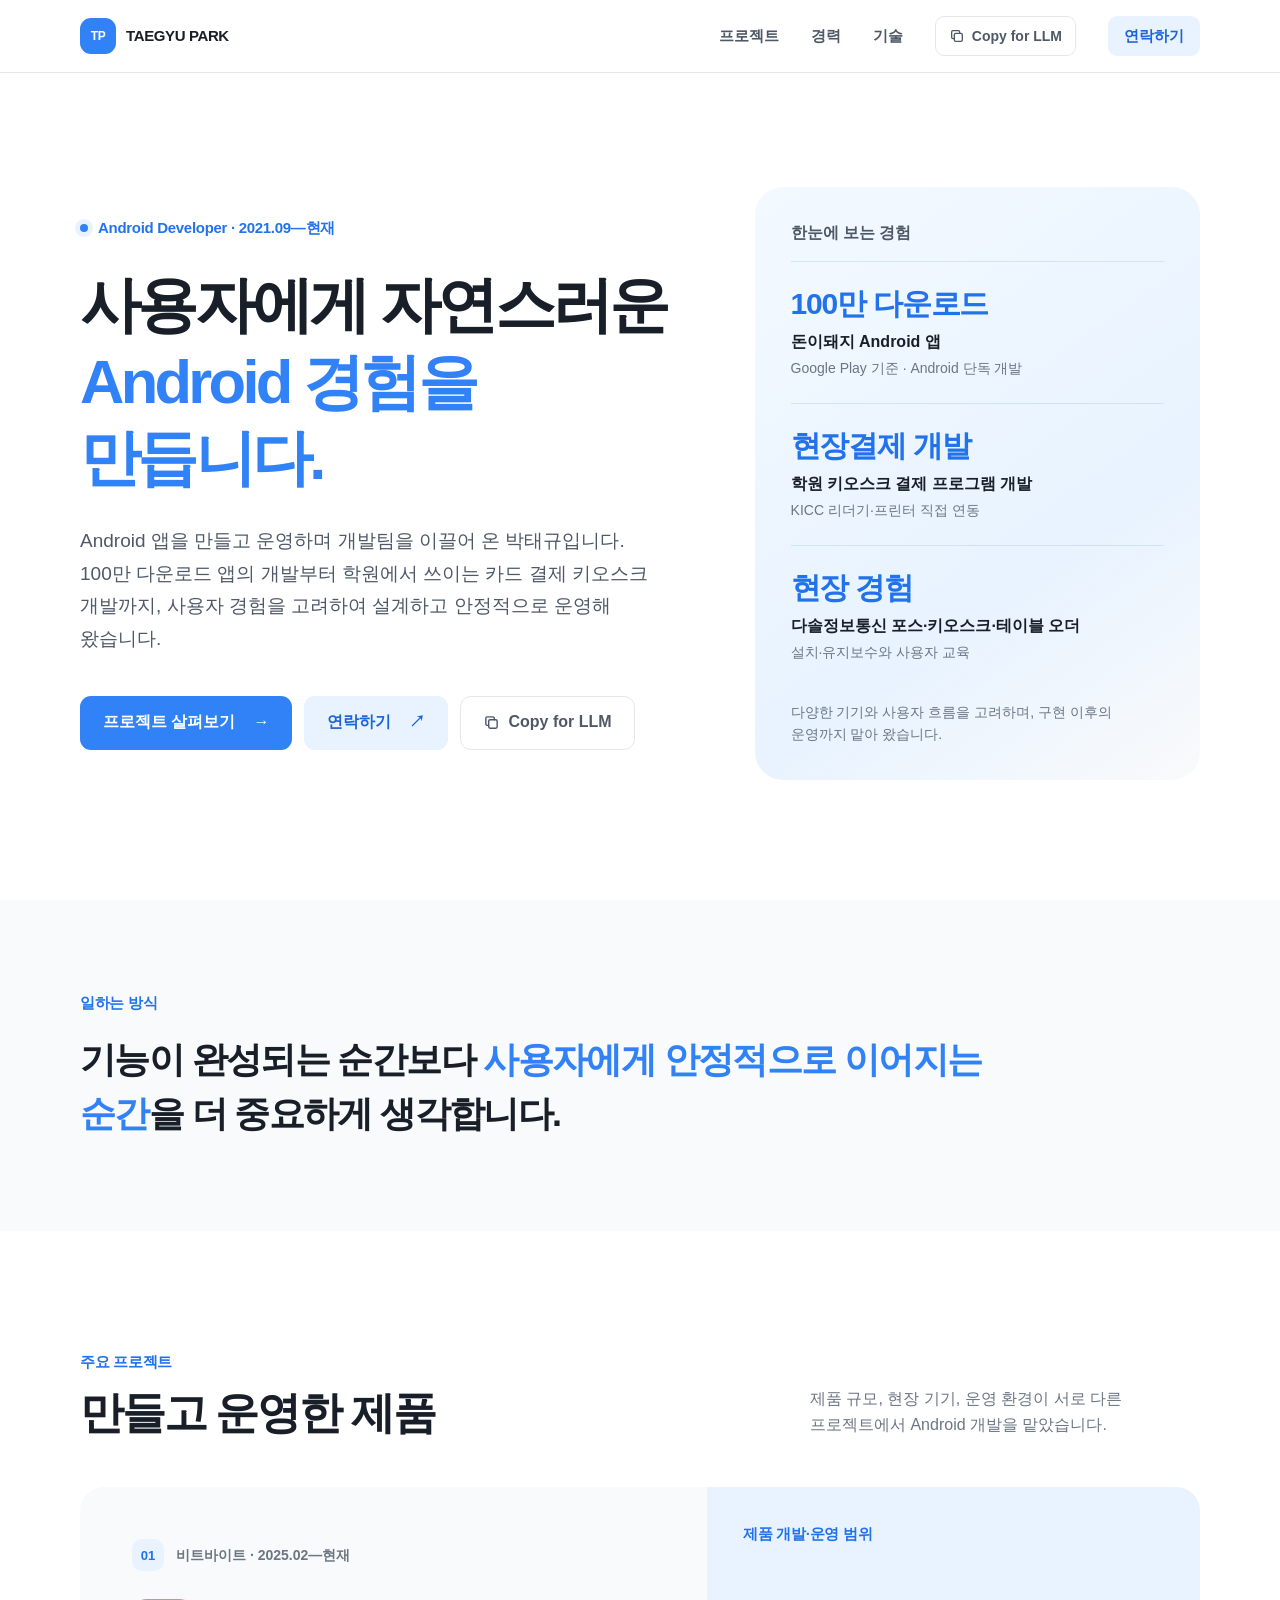
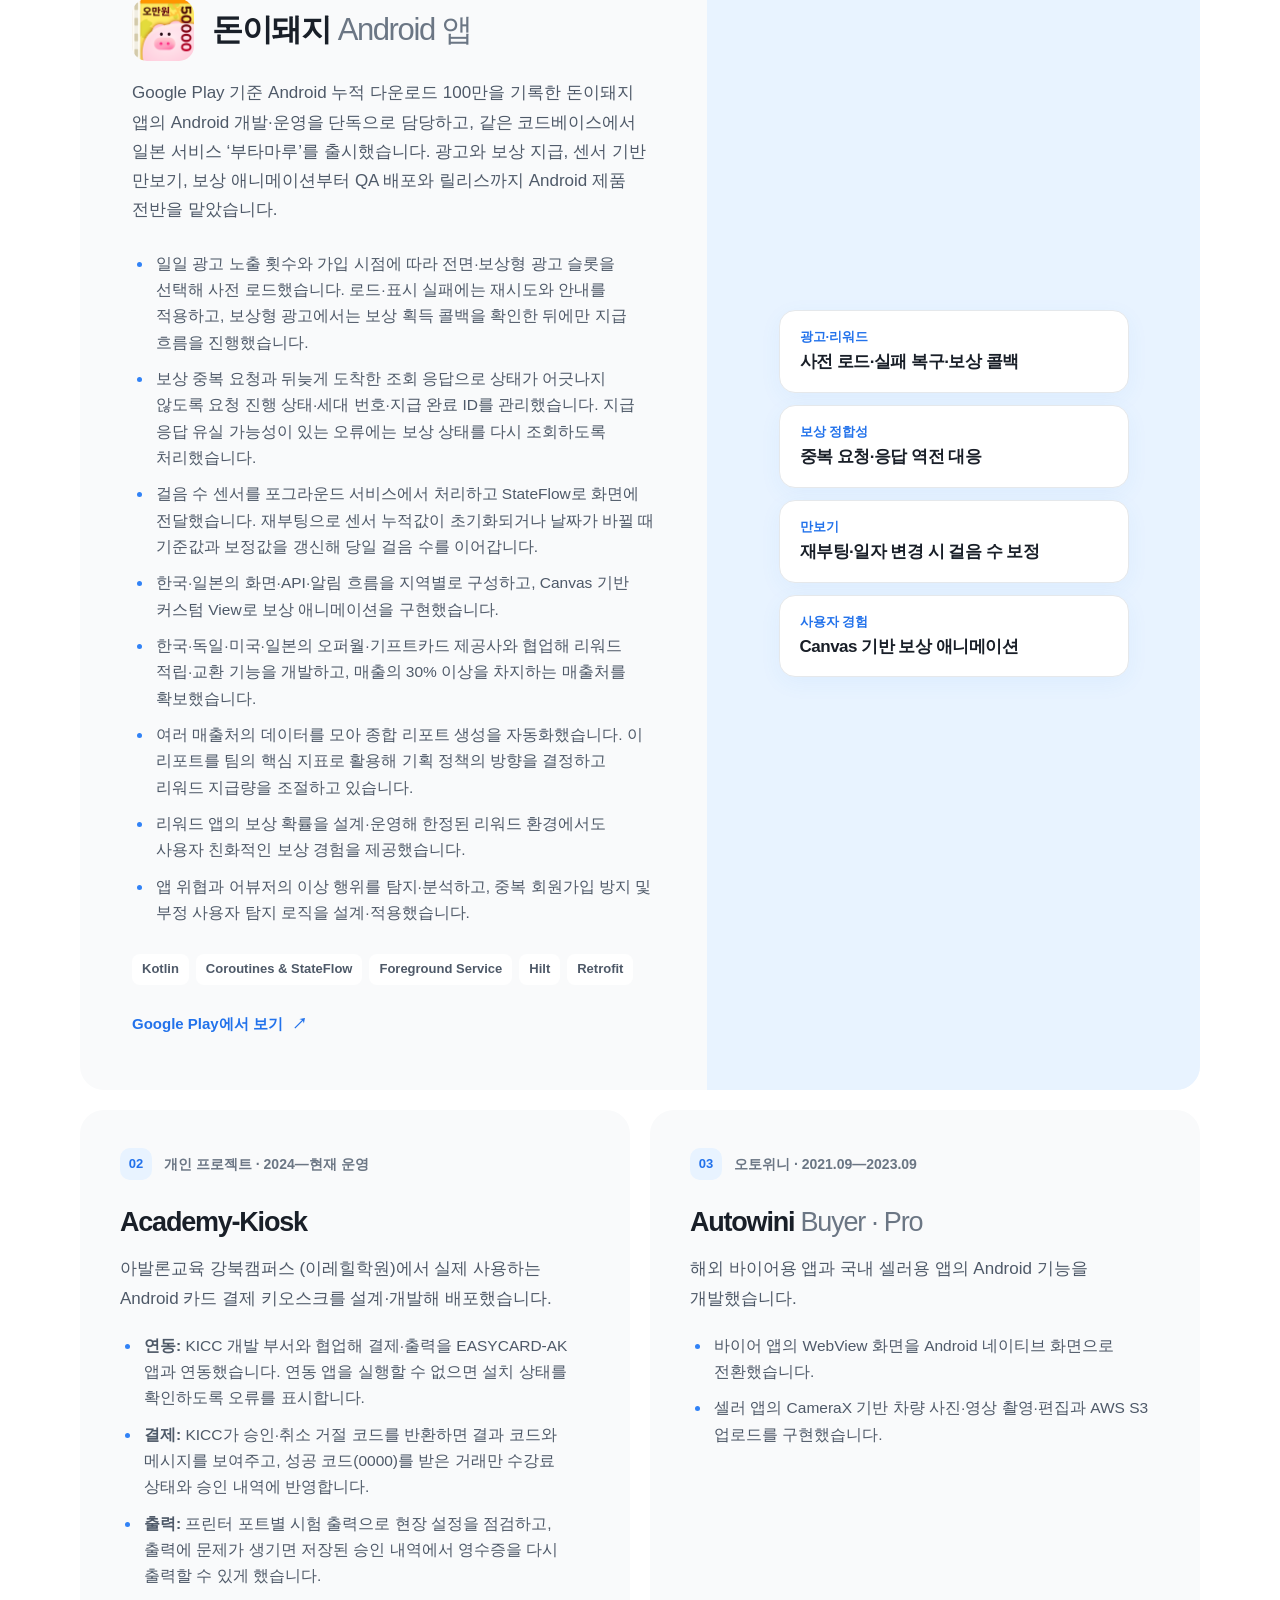
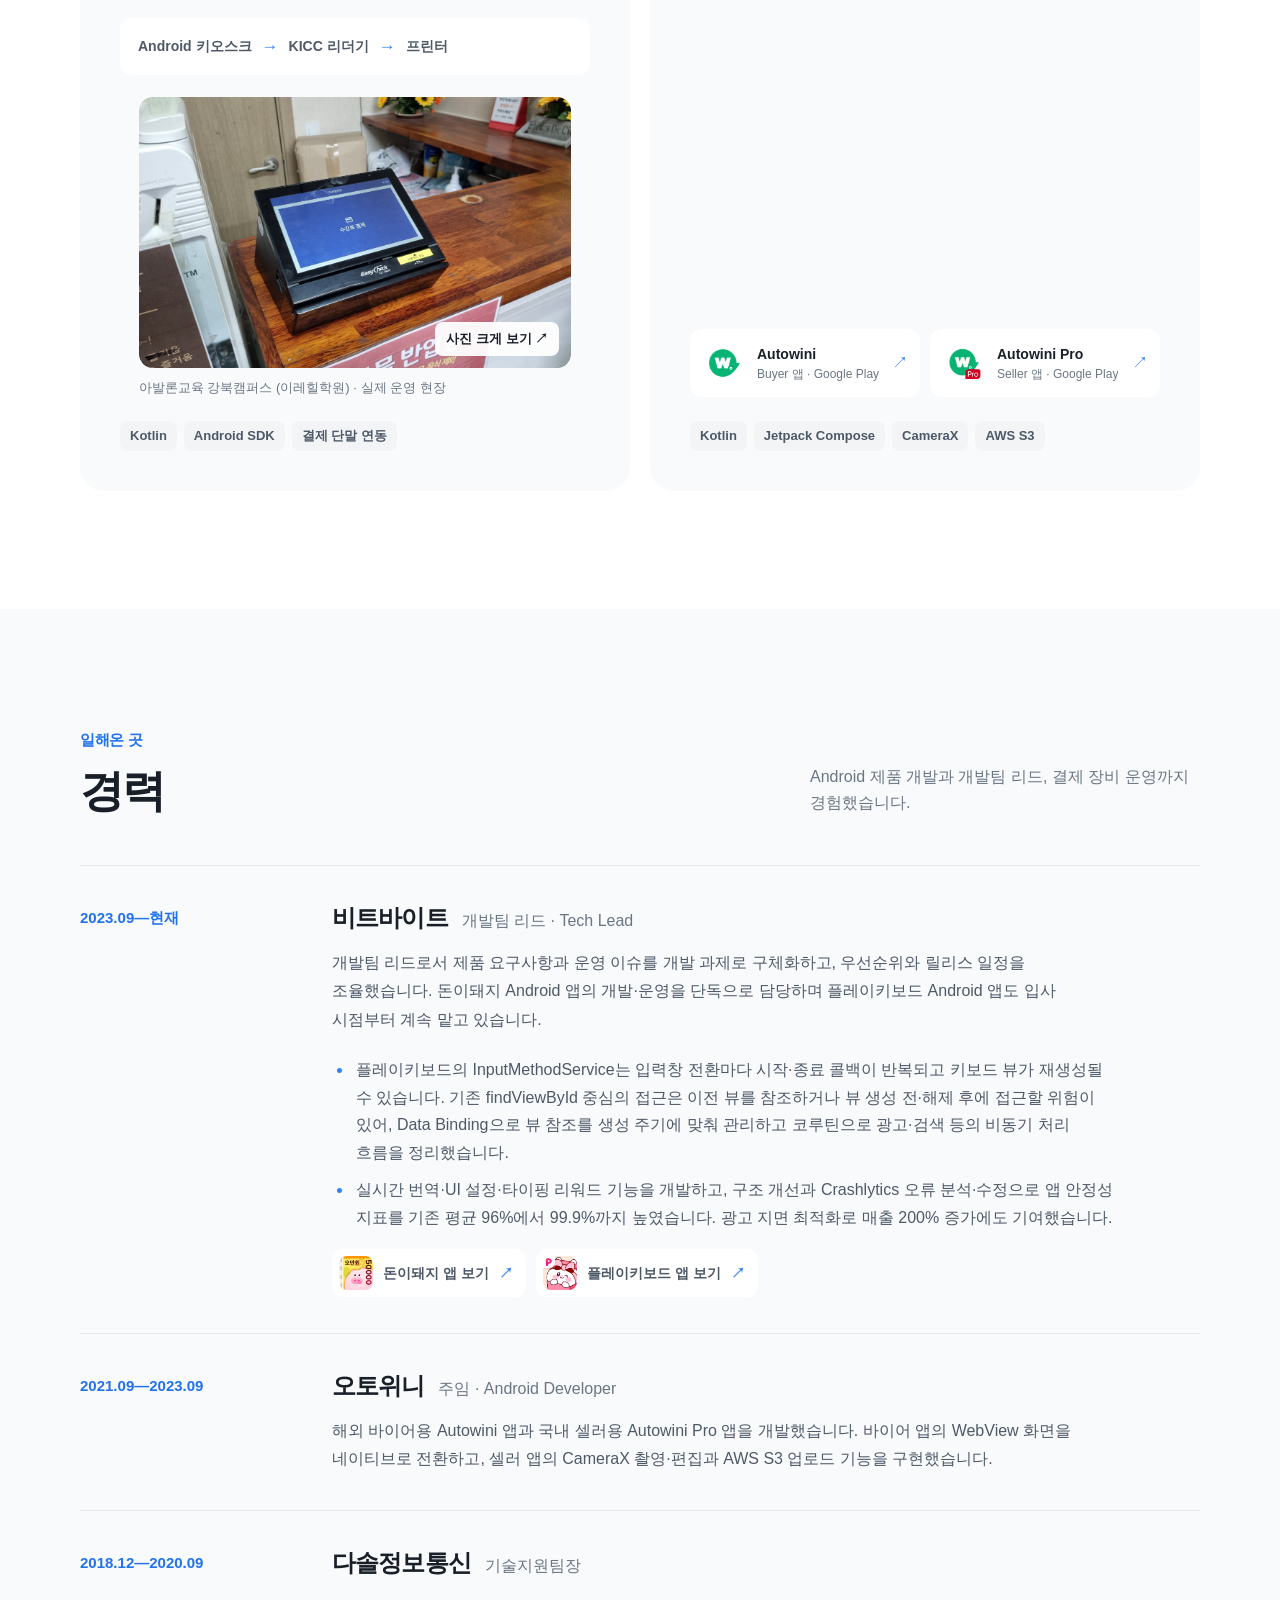
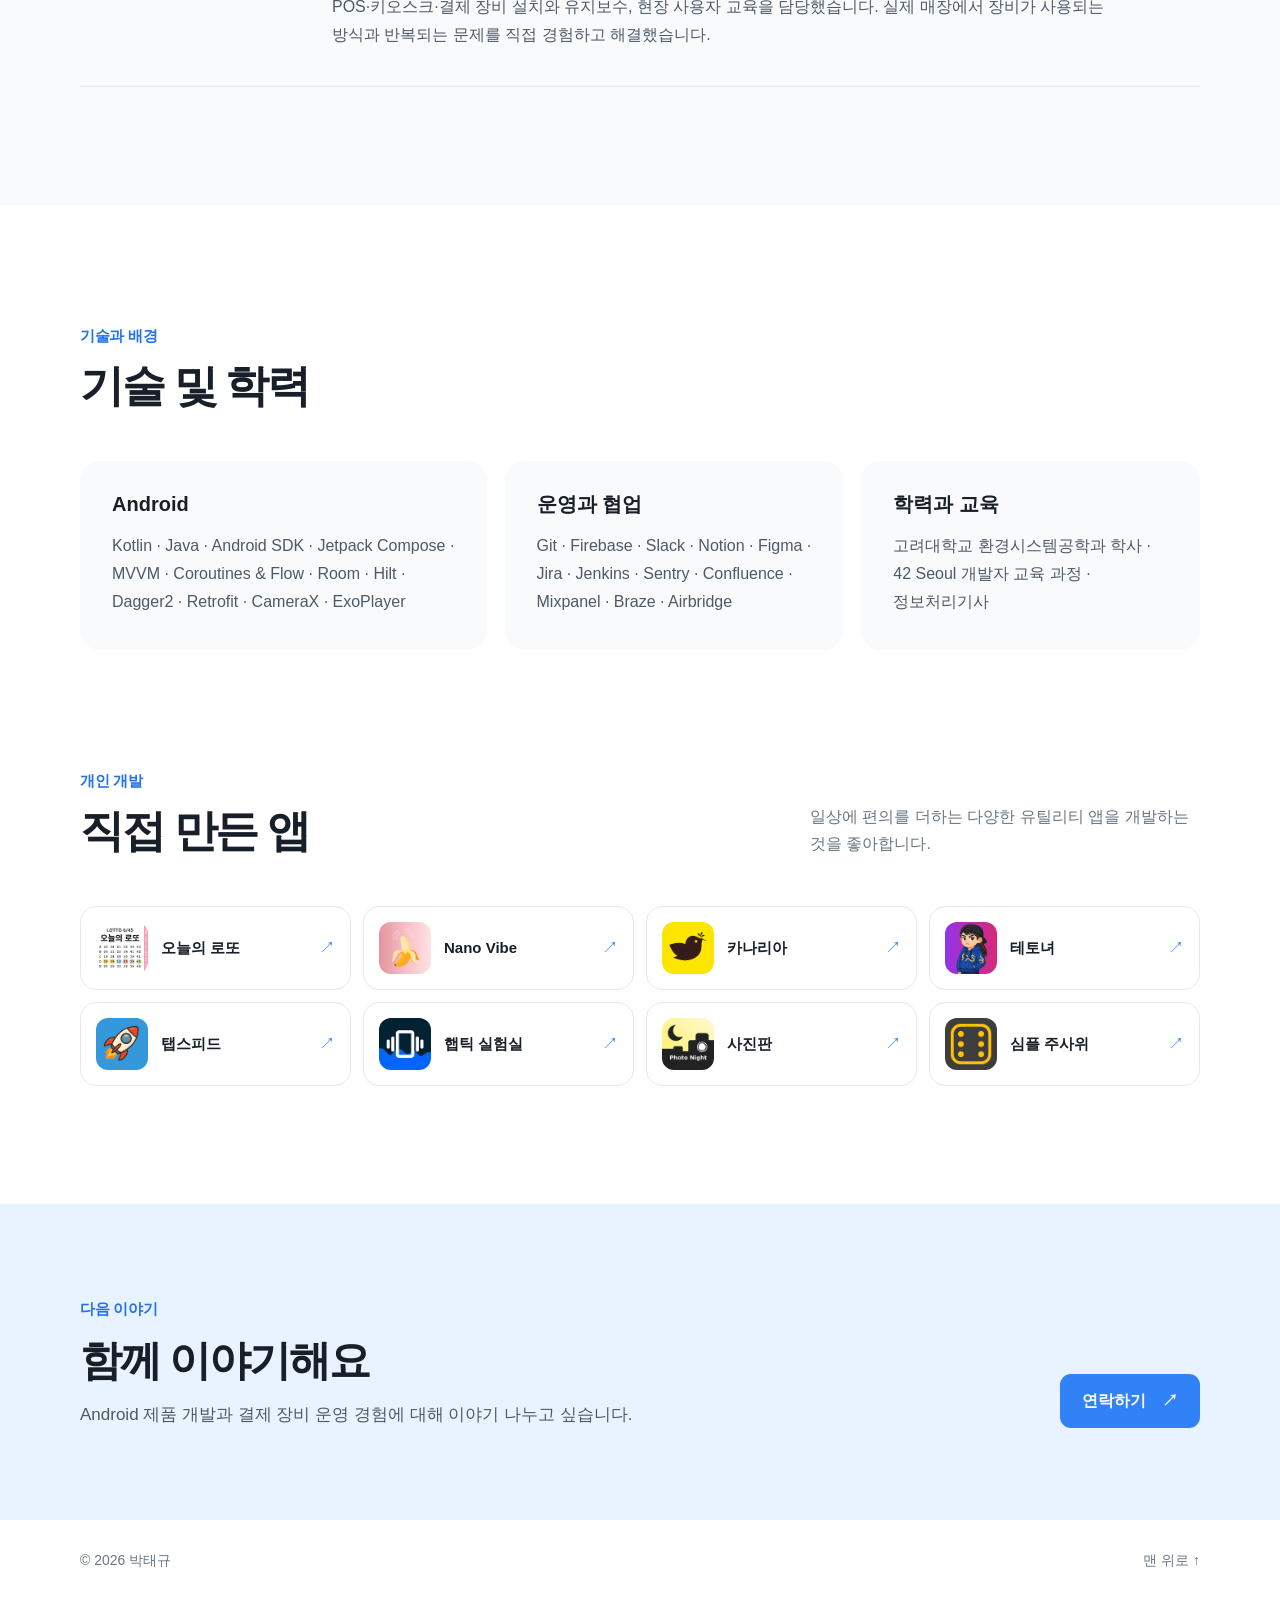
==== resume/index.html @ 18f20208 "Publish Android resume under /resume" ====
<!doctype html>
<html lang="ko">
  <head>
    <meta charset="utf-8" />
    <meta name="viewport" content="width=device-width, initial-scale=1" />
    <meta name="theme-color" content="#ffffff" />
    <meta name="description" content="박태규 Android Developer 이력서. 100만 다운로드 Android 앱 운영, 오토위니 바이어·셀러 앱 개발, 실제 학원 결제 키오스크 경험." />
    <meta property="og:type" content="website" />
    <meta property="og:title" content="박태규 | Android Developer" />
    <meta property="og:description" content="상용 Android 앱 운영부터 실물 결제 단말 연동까지. 박태규의 경력과 프로젝트." />
    <meta property="og:url" content="https://tapark.github.io/resume/" />
    <title>박태규 | Android Developer</title>
    <link rel="icon" href="./favicon.svg" type="image/svg+xml" />
    <link rel="stylesheet" href="./styles.css" />
    <script src="./resume-copy.js" defer></script>
    <script src="./photo-viewer.js" defer></script>
    <script src="./contact-dialog.js" defer></script>
  </head>
  <body>
    <a class="skip-link" href="#main">본문으로 이동</a>
    <header class="site-header">
      <nav class="nav shell" aria-label="주 메뉴">
        <a class="brand" href="#top" aria-label="박태규 이력서 맨 위로 이동"><span class="brand-mark">TP</span><span>TAEGYU PARK</span></a>
        <div class="nav-links">
          <a href="#work">프로젝트</a>
          <a href="#career">경력</a>
          <a href="#skills">기술</a>
          <button class="nav-copy" id="copy-for-llm" data-copy-resume type="button" aria-label="이력서를 LLM용 Markdown으로 복사" title="이력서 전체를 Markdown으로 복사">
            <svg width="16" height="16" viewBox="0 0 24 24" fill="none" stroke="currentColor" stroke-width="2" stroke-linecap="round" stroke-linejoin="round" aria-hidden="true"><rect x="8" y="8" width="12" height="12" rx="2"/><path d="M16 8V6a2 2 0 0 0-2-2H6a2 2 0 0 0-2 2v8a2 2 0 0 0 2 2h2"/></svg>
            <span class="copy-label-desktop">Copy for LLM</span><span class="copy-label-mobile">LLM 복사</span>
          </button>
          <button class="nav-contact" data-contact-open type="button" aria-haspopup="dialog" aria-controls="contact-dialog">연락하기</button>
        </div>
        <span class="sr-only" id="copy-feedback" role="status" aria-live="polite"></span>
      </nav>
    </header>

    <main id="main">
      <section class="hero shell" id="top" aria-labelledby="hero-title">
        <div class="hero-copy">
          <div class="eyebrow"><span class="eyebrow-dot" aria-hidden="true"></span> Android Developer · 2021.09—현재</div>
          <h1 id="hero-title">사용자에게 자연스러운<br /><em>Android 경험을 만듭니다.</em></h1>
          <p class="hero-lead">Android 앱을 만들고 운영하며 개발팀을 이끌어 온 박태규입니다. 100만 다운로드 앱의 개발부터 학원에서 쓰이는 카드 결제 키오스크 개발까지, 사용자 경험을 고려하여 설계하고 안정적으로 운영해 왔습니다.</p>
          <div class="hero-actions">
            <a class="button button-dark" href="#work">프로젝트 살펴보기 <span aria-hidden="true">→</span></a>
            <div class="hero-secondary-actions">
              <button class="button button-text" data-contact-open type="button" aria-haspopup="dialog" aria-controls="contact-dialog">연락하기 <span aria-hidden="true">↗</span></button>
              <button class="button button-outline hero-copy-button" data-copy-resume type="button" aria-label="이력서를 LLM용 Markdown으로 복사" title="이력서 전체를 Markdown으로 복사">
                <svg width="17" height="17" viewBox="0 0 24 24" fill="none" stroke="currentColor" stroke-width="2" stroke-linecap="round" stroke-linejoin="round" aria-hidden="true"><rect x="8" y="8" width="12" height="12" rx="2"/><path d="M16 8V6a2 2 0 0 0-2-2H6a2 2 0 0 0-2 2v8a2 2 0 0 0 2 2h2"/></svg>
                <span class="copy-label-desktop">Copy for LLM</span><span class="copy-label-mobile">LLM 복사</span>
              </button>
            </div>
          </div>
        </div>
        <div class="hero-aside" aria-label="주요 경력 요약">
          <div class="aside-topline"><span>한눈에 보는 경험</span></div>
          <div class="aside-item"><strong>100만 다운로드</strong><span>돈이돼지 Android 앱<br /><small>Google Play 기준 · Android 단독 개발</small></span></div>
          <div class="aside-item"><strong>현장결제 개발</strong><span>학원 키오스크 결제 프로그램 개발<br /><small>KICC 리더기·프린터 직접 연동</small></span></div>
          <div class="aside-item"><strong>현장 경험</strong><span>다솔정보통신 포스·키오스크·테이블 오더<br /><small>설치·유지보수와 사용자 교육</small></span></div>
          <p class="aside-note">다양한 기기와 사용자 흐름을 고려하며, 구현 이후의 운영까지 맡아 왔습니다.</p>
        </div>
      </section>

      <section class="intro-band" aria-label="개발 관점">
        <div class="shell intro-band-inner">
          <span class="section-kicker">일하는 방식</span>
          <p>기능이 완성되는 순간보다 <strong>사용자에게 안정적으로 이어지는 순간</strong>을 더 중요하게 생각합니다.</p>
        </div>
      </section>

      <section class="section shell" id="work" aria-labelledby="work-title">
        <div class="section-heading">
          <div><span class="section-kicker">주요 프로젝트</span><h2 id="work-title">만들고 운영한 제품</h2></div>
          <p>제품 규모, 현장 기기, 운영 환경이 서로 다른 프로젝트에서 Android 개발을 맡았습니다.</p>
        </div>

        <article class="project project-featured" aria-labelledby="money-title">
          <div class="project-main">
            <div class="project-meta"><span class="project-number">01</span><span>비트바이트 · 2025.02—현재</span></div>
            <div class="project-title-row"><img class="app-icon" src="./assets/moneypig.png" width="62" height="62" alt="돈이돼지 앱 아이콘" /><h3 id="money-title">돈이돼지 <span>Android 앱</span></h3></div>
            <p class="project-summary">Google Play 기준 Android 누적 다운로드 100만을 기록한 돈이돼지 앱의 Android 개발·운영을 단독으로 담당하고, 같은 코드베이스에서 일본 서비스 ‘부타마루’를 출시했습니다. 광고와 보상 지급, 센서 기반 만보기, 보상 애니메이션부터 QA 배포와 릴리스까지 Android 제품 전반을 맡았습니다.</p>
            <ul class="project-points">
              <li>일일 광고 노출 횟수와 가입 시점에 따라 전면·보상형 광고 슬롯을 선택해 사전 로드했습니다. 로드·표시 실패에는 재시도와 안내를 적용하고, 보상형 광고에서는 보상 획득 콜백을 확인한 뒤에만 지급 흐름을 진행했습니다.</li>
              <li>보상 중복 요청과 뒤늦게 도착한 조회 응답으로 상태가 어긋나지 않도록 요청 진행 상태·세대 번호·지급 완료 ID를 관리했습니다. 지급 응답 유실 가능성이 있는 오류에는 보상 상태를 다시 조회하도록 처리했습니다.</li>
              <li>걸음 수 센서를 포그라운드 서비스에서 처리하고 StateFlow로 화면에 전달했습니다. 재부팅으로 센서 누적값이 초기화되거나 날짜가 바뀔 때 기준값과 보정값을 갱신해 당일 걸음 수를 이어갑니다.</li>
              <li>한국·일본의 화면·API·알림 흐름을 지역별로 구성하고, Canvas 기반 커스텀 View로 보상 애니메이션을 구현했습니다.</li>
              <li>한국·독일·미국·일본의 오퍼월·기프트카드 제공사와 협업해 리워드 적립·교환 기능을 개발하고, 매출의 30% 이상을 차지하는 매출처를 확보했습니다.</li>
              <li>여러 매출처의 데이터를 모아 종합 리포트 생성을 자동화했습니다. 이 리포트를 팀의 핵심 지표로 활용해 기획 정책의 방향을 결정하고 리워드 지급량을 조절하고 있습니다.</li>
              <li>리워드 앱의 보상 확률을 설계·운영해 한정된 리워드 환경에서도 사용자 친화적인 보상 경험을 제공했습니다.</li>
              <li>앱 위협과 어뷰저의 이상 행위를 탐지·분석하고, 중복 회원가입 방지 및 부정 사용자 탐지 로직을 설계·적용했습니다.</li>
            </ul>
            <div class="tags" aria-label="사용 기술"><span>Kotlin</span><span>Coroutines &amp; StateFlow</span><span>Foreground Service</span><span>Hilt</span><span>Retrofit</span></div>
            <a class="inline-link" href="https://play.google.com/store/apps/details?id=kr.bitbyte.moneypig" target="_blank" rel="noopener noreferrer">Google Play에서 보기 <span aria-hidden="true">↗</span></a>
          </div>
          <div class="project-visual visual-money" aria-label="돈이돼지 Android 개발·운영 범위">
            <div class="visual-label">제품 개발·운영 범위</div>
            <ul class="scope-list">
              <li><small>광고·리워드</small><strong>사전 로드·실패 복구·보상 콜백</strong></li>
              <li><small>보상 정합성</small><strong>중복 요청·응답 역전 대응</strong></li>
              <li><small>만보기</small><strong>재부팅·일자 변경 시 걸음 수 보정</strong></li>
              <li><small>사용자 경험</small><strong>Canvas 기반 보상 애니메이션</strong></li>
            </ul>
          </div>
        </article>

        <div class="project-grid">
          <article class="project project-compact" aria-labelledby="kiosk-title">
            <div class="project-meta"><span class="project-number">02</span><span>개인 프로젝트 · 2024—현재 운영</span></div>
            <h3 id="kiosk-title">Academy-Kiosk</h3>
            <p class="project-summary">아발론교육 강북캠퍼스 (이레힐학원)에서 실제 사용하는 Android 카드 결제 키오스크를 설계·개발해 배포했습니다.</p>
            <ul class="project-points">
              <li><strong>연동:</strong> KICC 개발 부서와 협업해 결제·출력을 EASYCARD-AK 앱과 연동했습니다. 연동 앱을 실행할 수 없으면 설치 상태를 확인하도록 오류를 표시합니다.</li>
              <li><strong>결제:</strong> KICC가 승인·취소 거절 코드를 반환하면 결과 코드와 메시지를 보여주고, 성공 코드(0000)를 받은 거래만 수강료 상태와 승인 내역에 반영합니다.</li>
              <li><strong>출력:</strong> 프린터 포트별 시험 출력으로 현장 설정을 점검하고, 출력에 문제가 생기면 저장된 승인 내역에서 영수증을 다시 출력할 수 있게 했습니다.</li>
            </ul>
            <div class="mini-flow" aria-label="키오스크 연동 구성"><span>Android 키오스크</span><b aria-hidden="true">→</b><span>KICC 리더기</span><b aria-hidden="true">→</b><span>프린터</span></div>
            <figure class="project-photo">
              <button class="project-photo-trigger" id="kiosk-photo-open" type="button" aria-haspopup="dialog" aria-controls="kiosk-photo-dialog" aria-label="Academy-Kiosk 운영 현장 사진 크게 보기">
                <img src="./assets/academy-kiosk.jpg" width="2400" height="1800" alt="아발론교육 강북캠퍼스 접수대에 설치된 Academy-Kiosk 결제 단말" loading="lazy" />
                <span class="project-photo-action" aria-hidden="true">사진 크게 보기 ↗</span>
              </button>
              <figcaption>아발론교육 강북캠퍼스 (이레힐학원) · 실제 운영 현장</figcaption>
            </figure>
            <div class="tags"><span>Kotlin</span><span>Android SDK</span><span>결제 단말 연동</span></div>
          </article>

          <article class="project project-compact" aria-labelledby="autowini-title">
            <div class="project-meta"><span class="project-number">03</span><span>오토위니 · 2021.09—2023.09</span></div>
            <h3 id="autowini-title">Autowini <span>Buyer · Pro</span></h3>
            <p class="project-summary">해외 바이어용 앱과 국내 셀러용 앱의 Android 기능을 개발했습니다.</p>
            <ul class="project-points">
              <li>바이어 앱의 WebView 화면을 Android 네이티브 화면으로 전환했습니다.</li>
              <li>셀러 앱의 CameraX 기반 차량 사진·영상 촬영·편집과 AWS S3 업로드를 구현했습니다.</li>
            </ul>
            <div class="app-showcase" aria-label="오토위니 앱 링크">
              <a href="https://play.google.com/store/apps/details?id=com.autowini.buyer" target="_blank" rel="noopener noreferrer"><img src="./assets/buyer.png" width="44" height="44" alt="" loading="lazy" /><span><strong>Autowini</strong><small>Buyer 앱 · Google Play</small></span><span aria-hidden="true">↗</span></a>
              <a href="https://play.google.com/store/apps/details?id=com.autowini.seller.camera.android" target="_blank" rel="noopener noreferrer"><img src="./assets/seller.png" width="44" height="44" alt="" loading="lazy" /><span><strong>Autowini Pro</strong><small>Seller 앱 · Google Play</small></span><span aria-hidden="true">↗</span></a>
            </div>
            <div class="tags"><span>Kotlin</span><span>Jetpack Compose</span><span>CameraX</span><span>AWS S3</span></div>
          </article>
        </div>
      </section>

      <section class="section career-section" id="career" aria-labelledby="career-title">
        <div class="shell">
          <div class="section-heading"><div><span class="section-kicker">일해온 곳</span><h2 id="career-title">경력</h2></div><p>Android 제품 개발과 개발팀 리드, 결제 장비 운영까지 경험했습니다.</p></div>
          <div class="timeline">
            <article class="timeline-row">
              <div class="timeline-date">2023.09—현재</div>
              <div>
                <h3>비트바이트 <span>개발팀 리드 · Tech Lead</span></h3>
                <p>개발팀 리드로서 제품 요구사항과 운영 이슈를 개발 과제로 구체화하고, 우선순위와 릴리스 일정을 조율했습니다. 돈이돼지 Android 앱의 개발·운영을 단독으로 담당하며 플레이키보드 Android 앱도 입사 시점부터 계속 맡고 있습니다.</p>
                <ul class="career-points">
                  <li>플레이키보드의 InputMethodService는 입력창 전환마다 시작·종료 콜백이 반복되고 키보드 뷰가 재생성될 수 있습니다. 기존 findViewById 중심의 접근은 이전 뷰를 참조하거나 뷰 생성 전·해제 후에 접근할 위험이 있어, Data Binding으로 뷰 참조를 생성 주기에 맞춰 관리하고 코루틴으로 광고·검색 등의 비동기 처리 흐름을 정리했습니다.</li>
                  <li>실시간 번역·UI 설정·타이핑 리워드 기능을 개발하고, 구조 개선과 Crashlytics 오류 분석·수정으로 앱 안정성 지표를 기존 평균 96%에서 99.9%까지 높였습니다. 광고 지면 최적화로 매출 200% 증가에도 기여했습니다.</li>
                </ul>
                <div class="career-apps">
                  <a class="career-app" href="https://play.google.com/store/apps/details?id=kr.bitbyte.moneypig" target="_blank" rel="noopener noreferrer"><img src="./assets/moneypig.png" width="34" height="34" alt="" loading="lazy" /><span>돈이돼지 앱 보기</span><span aria-hidden="true">↗</span></a>
                  <a class="career-app" href="https://play.google.com/store/apps/details?id=kr.bitbyte.playkeyboard" target="_blank" rel="noopener noreferrer"><img src="./assets/playkeyboard.png" width="34" height="34" alt="" loading="lazy" /><span>플레이키보드 앱 보기</span><span aria-hidden="true">↗</span></a>
                </div>
              </div>
            </article>
            <article class="timeline-row"><div class="timeline-date">2021.09—2023.09</div><div><h3>오토위니 <span>주임 · Android Developer</span></h3><p>해외 바이어용 Autowini 앱과 국내 셀러용 Autowini Pro 앱을 개발했습니다. 바이어 앱의 WebView 화면을 네이티브로 전환하고, 셀러 앱의 CameraX 촬영·편집과 AWS S3 업로드 기능을 구현했습니다.</p></div></article>
            <article class="timeline-row"><div class="timeline-date">2018.12—2020.09</div><div><h3>다솔정보통신 <span>기술지원팀장</span></h3><p>POS·키오스크·결제 장비 설치와 유지보수, 현장 사용자 교육을 담당했습니다. 실제 매장에서 장비가 사용되는 방식과 반복되는 문제를 직접 경험하고 해결했습니다.</p></div></article>
          </div>
        </div>
      </section>

      <section class="section shell skills-section" id="skills" aria-labelledby="skills-title">
        <div class="section-heading"><div><span class="section-kicker">기술과 배경</span><h2 id="skills-title">기술 및 학력</h2></div></div>
        <div class="skills-grid">
          <div class="skill-group"><h3>Android</h3><p>Kotlin · Java · Android SDK · Jetpack Compose · MVVM · Coroutines &amp; Flow · Room · Hilt · Dagger2 · Retrofit · CameraX · ExoPlayer</p></div>
          <div class="skill-group"><h3>운영과 협업</h3><p>Git · Firebase · Slack · Notion · Figma · Jira · Jenkins · Sentry · Confluence · Mixpanel · Braze · Airbridge</p></div>
          <div class="skill-group"><h3>학력과 교육</h3><p>고려대학교 환경시스템공학과 학사 ·<br />42 Seoul 개발자 교육 과정 · 정보처리기사</p></div>
        </div>
      </section>

      <section class="section shell utility-section" id="utilities" aria-labelledby="utilities-title">
        <div class="section-heading">
          <div><span class="section-kicker">개인 개발</span><h2 id="utilities-title">직접 만든 앱</h2></div>
          <p>일상에 편의를 더하는 다양한 유틸리티 앱을 개발하는 것을 좋아합니다.</p>
        </div>
        <div class="utility-app-grid">
          <a class="utility-app" href="https://play.google.com/store/apps/details?id=com.teddy_park.today_lottery" target="_blank" rel="noopener noreferrer"><img src="./assets/utility/today-lottery.webp" width="56" height="56" alt="" loading="lazy" /><span>오늘의 로또</span><span aria-hidden="true">↗</span></a>
          <a class="utility-app" href="https://play.google.com/store/apps/details?id=com.project_100.wellness_vibrator" target="_blank" rel="noopener noreferrer"><img src="./assets/utility/nano-vibe.webp" width="56" height="56" alt="" loading="lazy" /><span>Nano Vibe</span><span aria-hidden="true">↗</span></a>
          <a class="utility-app" href="https://play.google.com/store/apps/details?id=com.project_100.kakao_analytics" target="_blank" rel="noopener noreferrer"><img src="./assets/utility/canaria.webp" width="56" height="56" alt="" loading="lazy" /><span>카나리아</span><span aria-hidden="true">↗</span></a>
          <a class="utility-app" href="https://play.google.com/store/apps/details?id=com.project_100.teto_agen" target="_blank" rel="noopener noreferrer"><img src="./assets/utility/teto.webp" width="56" height="56" alt="" loading="lazy" /><span>테토녀</span><span aria-hidden="true">↗</span></a>
          <a class="utility-app" href="https://play.google.com/store/apps/details?id=com.project_100.reaction_speed" target="_blank" rel="noopener noreferrer"><img src="./assets/utility/tap-speed.webp" width="56" height="56" alt="" loading="lazy" /><span>탭스피드</span><span aria-hidden="true">↗</span></a>
          <a class="utility-app" href="https://play.google.com/store/apps/details?id=com.project_100.haptic_lab" target="_blank" rel="noopener noreferrer"><img src="./assets/utility/haptic-lab.webp" width="56" height="56" alt="" loading="lazy" /><span>햅틱 실험실</span><span aria-hidden="true">↗</span></a>
          <a class="utility-app" href="https://play.google.com/store/apps/details?id=com.tapark.easy_image_editor" target="_blank" rel="noopener noreferrer"><img src="./assets/utility/photo-board.webp" width="56" height="56" alt="" loading="lazy" /><span>사진판</span><span aria-hidden="true">↗</span></a>
          <a class="utility-app" href="https://play.google.com/store/apps/details?id=com.teddypark.dice_for_board_game" target="_blank" rel="noopener noreferrer"><img src="./assets/utility/simple-dice.webp" width="56" height="56" alt="" loading="lazy" /><span>심플 주사위</span><span aria-hidden="true">↗</span></a>
        </div>
      </section>

      <section class="contact-section" id="contact" aria-labelledby="contact-title">
        <div class="shell contact-inner"><div><span class="section-kicker">다음 이야기</span><h2 id="contact-title">함께 이야기해요</h2><p>Android 제품 개발과 결제 장비 운영 경험에 대해 이야기 나누고 싶습니다.</p></div><button class="contact-cta" data-contact-open type="button" aria-haspopup="dialog" aria-controls="contact-dialog">연락하기 <span aria-hidden="true">↗</span></button></div>
      </section>
    </main>

    <dialog class="contact-dialog" id="contact-dialog" aria-labelledby="contact-dialog-title">
      <div class="contact-dialog-heading">
        <div><span class="section-kicker">박태규</span><h2 id="contact-dialog-title">연락하기</h2></div>
        <button class="contact-dialog-close" type="button" aria-label="연락처 닫기">닫기 <span aria-hidden="true">×</span></button>
      </div>
      <div class="contact-gallery" aria-label="박태규 사진" tabindex="0">
        <div class="contact-photo"><img src="./assets/contact/linkedin-profile.jpg" width="800" height="800" alt="정장을 입은 박태규" /></div>
        <div class="contact-photo contact-photo--busan"><img src="./assets/contact/busan.jpg" width="506" height="900" alt="부산 바다 앞에서 찍은 박태규" /></div>
        <div class="contact-photo contact-photo--coast"><img src="./assets/contact/coast.jpg" width="675" height="900" alt="바닷가에서 쉬고 있는 박태규" /></div>
        <div class="contact-photo contact-photo--camp"><img src="./assets/contact/camp.jpg" width="675" height="900" alt="캠핑 중인 박태규" /></div>
        <div class="contact-photo contact-photo--football"><img src="./assets/contact/football.jpg" width="900" height="799" alt="풋살 경기 모습" /></div>
        <div class="contact-photo"><img src="./assets/contact/wanted-profile.jpg" width="247" height="247" alt="산에서 찍은 박태규" /></div>
      </div>
      <div class="contact-methods">
        <a class="contact-phone" href="tel:01049253465"><span>휴대폰</span><strong>010-4925-3465</strong><span aria-hidden="true">↗</span></a>
        <a class="contact-mail" href="mailto:teddy91@kakao.com"><span>이메일</span><strong>teddy91@kakao.com</strong><span aria-hidden="true">↗</span></a>
      </div>
    </dialog>

    <dialog class="photo-dialog" id="kiosk-photo-dialog" aria-label="Academy-Kiosk 운영 현장 사진">
      <div class="photo-dialog-header">
        <p>아발론교육 강북캠퍼스 (이레힐학원) · Academy-Kiosk</p>
        <button class="photo-dialog-close" type="button" aria-label="사진 닫기">닫기 <span aria-hidden="true">×</span></button>
      </div>
      <img src="./assets/academy-kiosk.jpg" width="2400" height="1800" alt="아발론교육 강북캠퍼스 접수대에서 운영 중인 Academy-Kiosk 결제 단말" />
    </dialog>

    <footer class="site-footer"><div class="shell footer-inner"><span>© 2026 박태규</span><div><a href="#top">맨 위로 ↑</a></div></div></footer>
  </body>
</html>
---- resume/styles.css ----
:root {
  color-scheme: light;
  --blue-50: #e8f3ff; --blue-100: #c9e2ff; --blue-500: #3182f6; --blue-600: #2272eb; --blue-700: #1b64da;
  --grey-50: #f9fafb; --grey-100: #f2f4f6; --grey-200: #e5e8eb; --grey-500: #8b95a1;
  --grey-600: #6b7684; --grey-700: #4e5968; --grey-900: #191f28;
}
* { box-sizing: border-box; }
html { scroll-behavior: smooth; scroll-padding-top: 88px; }
body { margin: 0; color: var(--grey-900); background: #fff; font-family: -apple-system, BlinkMacSystemFont, "Apple SD Gothic Neo", "Noto Sans KR", "Malgun Gothic", sans-serif; font-size: 17px; line-height: 1.5; -webkit-font-smoothing: antialiased; word-break: keep-all; }
a { color: inherit; text-decoration: none; }
a:focus-visible { outline: 3px solid var(--blue-500); outline-offset: 3px; border-radius: 8px; }
button:focus-visible { outline: 3px solid var(--blue-500); outline-offset: 3px; }
h1, h2, h3, p { margin-top: 0; }
.shell { width: min(1120px, calc(100% - 64px)); margin-inline: auto; }
.sr-only { position: absolute; width: 1px; height: 1px; padding: 0; margin: -1px; overflow: hidden; clip: rect(0, 0, 0, 0); white-space: nowrap; border: 0; }
.skip-link { position: absolute; top: -64px; left: 20px; z-index: 100; padding: 10px 16px; color: #fff; background: var(--blue-500); }
.skip-link:focus { top: 8px; }

.site-header { position: sticky; top: 0; z-index: 50; background: rgba(255,255,255,.96); backdrop-filter: blur(14px); border-bottom: 1px solid var(--grey-200); }
.nav { min-height: 72px; display: flex; align-items: center; justify-content: space-between; gap: 32px; }
.brand { display: inline-flex; align-items: center; gap: 10px; font-size: 15px; font-weight: 700; letter-spacing: -.025em; white-space: nowrap; }
.brand-mark { display: grid; place-items: center; width: 36px; height: 36px; border-radius: 11px; color: #fff; background: var(--blue-500); font-size: 12px; letter-spacing: -.04em; }
.nav-links { display: flex; align-items: center; gap: 32px; color: var(--grey-700); font-size: 15px; font-weight: 600; }
.nav-links a:hover { color: var(--blue-600); }
.nav-copy { display: inline-flex; align-items: center; justify-content: center; gap: 7px; min-height: 40px; padding: 0 13px; border: 1px solid var(--grey-200); border-radius: 9px; background: #fff; color: var(--grey-700); font: inherit; font-size: 14px; font-weight: 600; white-space: nowrap; cursor: pointer; transition: background-color .16s ease, color .16s ease; }
.nav-copy:hover { background: var(--grey-50); color: var(--blue-600); }
.nav-copy[data-state="copied"] { border-color: var(--blue-100); background: var(--blue-50); color: var(--blue-700); }
.nav-copy[data-state="error"] { color: #e5484d; }
.nav-copy:disabled { cursor: wait; }
.copy-label-mobile { display: none; }
.nav-links .nav-contact { display: inline-flex; align-items: center; justify-content: center; min-height: 40px; padding: 0 16px; border: 0; border-radius: 9px; background: var(--blue-50); color: var(--blue-700); font: inherit; font-size: 15px; font-weight: 600; white-space: nowrap; cursor: pointer; }
.nav-links .nav-contact:hover { background: var(--blue-100); }

.hero { display: grid; grid-template-columns: minmax(0, 1.15fr) minmax(360px, .85fr); align-items: center; gap: 72px; padding-block: 114px 120px; }
.eyebrow, .section-kicker, .visual-label { color: var(--blue-600); font-size: 15px; line-height: 1.45; font-weight: 700; letter-spacing: -.02em; }
.eyebrow { display: flex; align-items: center; gap: 10px; }
.eyebrow-dot { flex: none; width: 8px; height: 8px; border-radius: 50%; background: var(--blue-500); box-shadow: 0 0 0 5px var(--blue-50); }
.hero h1 { margin: 28px 0; font-size: clamp(46px, 4.8vw, 62px); line-height: 1.25; letter-spacing: -.06em; font-weight: 700; text-wrap: balance; }
.hero h1 em { color: var(--blue-500); font-style: normal; }
.hero-lead { max-width: 590px; margin-bottom: 0; color: var(--grey-700); font-size: 19px; line-height: 1.72; }
.hero-actions { display: flex; flex-wrap: wrap; gap: 12px; margin-top: 40px; }
.hero-secondary-actions { display: flex; gap: 12px; }
.button { display: inline-flex; align-items: center; justify-content: center; gap: 18px; min-height: 54px; padding: 0 22px; border: 1px solid transparent; border-radius: 11px; background: transparent; font: inherit; font-size: 16px; line-height: 1.3; font-weight: 700; white-space: nowrap; cursor: pointer; transition: background-color .16s ease, transform .16s ease; }
.button:hover { transform: translateY(-1px); }
.button-dark { color: #fff; background: var(--blue-500); }
.button-dark:hover { background: var(--blue-600); }
.button-text { color: var(--blue-700); background: var(--blue-50); }
.button-text:hover { background: var(--blue-100); }
.button-outline { border-color: var(--grey-200); color: var(--grey-700); background: #fff; }
.button-outline:hover { color: var(--blue-600); background: var(--grey-50); }
.hero-copy-button { gap: 8px; }
.hero-copy-button svg { flex: none; }
.hero-copy-button[data-state="copied"] { border-color: var(--blue-100); color: var(--blue-700); background: var(--blue-50); }
.hero-copy-button[data-state="error"] { color: #e5484d; }
.hero-copy-button:disabled { cursor: wait; }
.hero-aside { align-self: stretch; display: flex; flex-direction: column; justify-content: center; padding: 34px 36px; border-radius: 28px; background: linear-gradient(145deg, #f3f9ff 0%, #e8f3ff 64%, #f9fafb 100%); }
.aside-topline { padding-bottom: 16px; color: var(--grey-700); font-size: 16px; font-weight: 700; }
.aside-item { display: grid; grid-template-columns: 1fr; gap: 8px; padding: 24px 0; border-top: 1px solid rgba(49,130,246,.16); }
.aside-item strong { font-size: 30px; line-height: 1.2; letter-spacing: -.04em; color: var(--blue-600); }
.aside-item span { font-size: 16px; line-height: 1.5; font-weight: 600; }
.aside-item small { display: block; margin-top: 4px; color: var(--grey-600); font-size: 14px; line-height: 1.5; font-weight: 400; }
.aside-note { margin: 14px 0 0; color: var(--grey-600); font-size: 14px; line-height: 1.6; }

.intro-band { background: var(--grey-50); }
.intro-band-inner { padding-block: 90px; }
.intro-band p { max-width: 980px; margin: 18px 0 0; font-size: clamp(27px, 3vw, 36px); line-height: 1.5; font-weight: 700; letter-spacing: -.045em; }
.intro-band strong { color: var(--blue-500); }
.section { padding-block: 118px; }
.section-heading { display: flex; justify-content: space-between; align-items: end; gap: 48px; margin-bottom: 46px; }
.section-heading h2 { margin: 10px 0 0; font-size: clamp(36px, 3.4vw, 44px); line-height: 1.3; font-weight: 700; letter-spacing: -.05em; }
.section-heading > p { max-width: 390px; margin: 0 0 3px; color: var(--grey-600); font-size: 16px; line-height: 1.65; }

.project { overflow: hidden; border-radius: 24px; background: var(--grey-50); }
.project-featured { display: grid; grid-template-columns: minmax(0, 1.12fr) minmax(350px, .88fr); }
.project-main { padding: 52px 52px 54px; }
.project-meta { display: flex; align-items: center; gap: 12px; color: var(--grey-600); font-size: 14px; line-height: 1.5; font-weight: 600; }
.project-number { flex: none; display: inline-grid; place-items: center; width: 32px; height: 32px; border-radius: 10px; background: var(--blue-50); color: var(--blue-600); font-size: 13px; font-weight: 700; }
.project-title-row { display: flex; align-items: center; gap: 18px; margin: 28px 0 17px; }
.project .project-title-row h3 { margin: 0; }
.app-icon { flex: none; display: block; border-radius: 15px; }
.project h3 { margin: 28px 0 16px; font-size: 31px; line-height: 1.3; letter-spacing: -.045em; }
.project h3 span { color: var(--grey-600); font-weight: 500; }
.project-summary { margin: 0; color: var(--grey-700); font-size: 17px; line-height: 1.72; }
.project-points { margin: 26px 0 28px; padding-left: 21px; color: var(--grey-700); font-size: 15.5px; line-height: 1.7; }
.project-points li { padding-left: 3px; margin-bottom: 10px; }
.project-points li::marker { color: var(--blue-500); }
.tags { display: flex; flex-wrap: wrap; gap: 7px; margin-top: 24px; }
.tags span { display: inline-block; padding: 7px 10px; border-radius: 8px; background: var(--grey-100); color: var(--grey-700); font-size: 13px; line-height: 1.25; font-weight: 600; }
.project-featured .tags span { background: #fff; }
.inline-link { display: inline-flex; align-items: center; gap: 9px; margin-top: 28px; color: var(--blue-600); font-size: 15px; font-weight: 700; }
.inline-link:hover { color: var(--blue-700); text-decoration: underline; text-underline-offset: 4px; }
.project-visual { position: relative; min-height: 640px; display: flex; flex-direction: column; align-items: center; justify-content: center; padding: 70px 34px 60px; background: var(--blue-50); }
.visual-label { position: absolute; top: 36px; left: 36px; }
.scope-list { width: min(350px, 100%); display: grid; gap: 12px; margin: 0; padding: 0; list-style: none; }
.scope-list li { display: flex; flex-direction: column; gap: 4px; padding: 17px 20px; border: 1px solid var(--grey-200); border-radius: 16px; background: #fff; box-shadow: 0 6px 22px rgba(49,130,246,.06); }
.scope-list small { color: var(--blue-600); font-size: 13px; line-height: 1.4; font-weight: 700; }
.scope-list strong { color: var(--grey-900); font-size: 17px; line-height: 1.45; letter-spacing: -.03em; }

.project-grid { display: grid; grid-template-columns: repeat(2, minmax(0, 1fr)); gap: 20px; margin-top: 20px; }
.project-compact { display: flex; flex-direction: column; padding: 38px 40px 40px; }
.project-compact h3 { margin: 25px 0 14px; font-size: 27px; }
.project-compact .project-points { flex-grow: 1; margin: 20px 0 18px; }
.mini-flow { display: flex; align-items: center; flex-wrap: wrap; gap: 10px; padding: 16px 18px; border-radius: 12px; background: #fff; color: var(--grey-700); font-size: 14px; font-weight: 600; }
.mini-flow b { color: var(--blue-500); font-size: 17px; }
.project-photo { width: 92%; margin: 22px auto 0; }
.project-photo-trigger { position: relative; display: block; width: 100%; padding: 0; overflow: hidden; border: 0; border-radius: 14px; background: var(--grey-100); cursor: zoom-in; text-align: left; }
.project-photo-trigger img { display: block; width: 100%; height: auto; aspect-ratio: 16 / 10; object-fit: cover; object-position: center 43%; transition: transform .2s ease; }
.project-photo-trigger:hover img { transform: scale(1.025); }
.project-photo-action { position: absolute; right: 12px; bottom: 12px; padding: 8px 11px; border-radius: 8px; color: var(--grey-900); background: rgba(255,255,255,.94); font-size: 13px; font-weight: 700; }
.project-photo figcaption { margin-top: 10px; color: var(--grey-600); font-size: 13px; line-height: 1.5; }
.photo-dialog { width: min(1200px, calc(100vw - 32px)); max-width: none; max-height: calc(100dvh - 32px); padding: 16px; border: 0; border-radius: 20px; background: #fff; box-shadow: 0 28px 80px rgba(0,0,0,.25); }
.photo-dialog::backdrop { background: rgba(25,31,40,.78); }
.photo-dialog-header { display: flex; align-items: center; justify-content: space-between; gap: 16px; margin-bottom: 12px; }
.photo-dialog-header p { margin: 0; font-size: 15px; font-weight: 700; }
.photo-dialog-close { flex: none; min-height: 38px; padding: 0 12px; border: 1px solid var(--grey-200); border-radius: 9px; background: var(--grey-50); color: var(--grey-700); font: inherit; font-size: 14px; font-weight: 700; cursor: pointer; }
.photo-dialog-close:hover { background: var(--blue-50); color: var(--blue-700); }
.photo-dialog-close span { margin-left: 5px; font-size: 19px; line-height: 0; }
.photo-dialog > img { display: block; width: 100%; height: auto; max-height: calc(100dvh - 112px); object-fit: contain; border-radius: 10px; background: var(--grey-100); }
.app-showcase { display: grid; grid-template-columns: repeat(2, minmax(0, 1fr)); gap: 10px; }
.app-showcase a { display: flex; align-items: center; min-width: 0; gap: 11px; padding: 12px; border-radius: 12px; background: #fff; transition: background-color .16s ease; }
.app-showcase a:hover { background: var(--blue-50); }
.app-showcase img { flex: none; width: 44px; height: 44px; display: block; border-radius: 10px; }
.app-showcase a > span:nth-of-type(1) { display: flex; flex-direction: column; min-width: 0; }
.app-showcase strong { overflow: hidden; text-overflow: ellipsis; white-space: nowrap; font-size: 14px; line-height: 1.5; }
.app-showcase small { overflow: hidden; text-overflow: ellipsis; white-space: nowrap; color: var(--grey-600); font-size: 12px; line-height: 1.5; }
.app-showcase a > span:last-child { margin-left: auto; color: var(--blue-500); font-size: 16px; }

.career-section { background: var(--grey-50); }
.timeline { border-top: 1px solid var(--grey-200); }
.timeline-row { display: grid; grid-template-columns: 210px 1fr; gap: 42px; padding: 36px 0; border-bottom: 1px solid var(--grey-200); }
.timeline-date { padding-top: 5px; color: var(--blue-600); font-size: 15px; font-weight: 700; white-space: nowrap; }
.timeline h3 { margin: 0 0 14px; font-size: 24px; line-height: 1.35; letter-spacing: -.035em; }
.timeline h3 span { margin-left: 8px; color: var(--grey-600); font-size: 16px; font-weight: 500; letter-spacing: 0; }
.timeline p { max-width: 790px; margin: 0; color: var(--grey-700); font-size: 16px; line-height: 1.78; }
.career-points { max-width: 790px; margin: 22px 0 4px; padding-left: 21px; color: var(--grey-700); font-size: 16px; line-height: 1.72; }
.career-points li { padding-left: 3px; margin-bottom: 10px; }
.career-points li::marker { color: var(--blue-500); }
.career-apps { display: flex; flex-wrap: wrap; gap: 10px; margin-top: 18px; }
.career-app { display: inline-flex; align-items: center; gap: 10px; padding: 7px 13px 7px 7px; border-radius: 11px; background: #fff; color: var(--grey-700); font-size: 14px; font-weight: 600; }
.career-app:hover { color: var(--blue-600); background: var(--blue-50); }
.career-app img { width: 34px; height: 34px; display: block; border-radius: 8px; }
.career-app span:last-child { color: var(--blue-500); }

.skills-grid { display: grid; grid-template-columns: 1.2fr 1fr 1fr; gap: 18px; }
.skill-group { padding: 30px 32px 34px; border-radius: 20px; background: var(--grey-50); }
.skill-group h3 { margin: 0 0 14px; font-size: 20px; line-height: 1.35; }
.skill-group p { margin: 0; color: var(--grey-700); font-size: 16px; line-height: 1.75; }

.utility-section { padding-top: 0; }
.utility-app-grid { display: grid; grid-template-columns: repeat(4, minmax(0, 1fr)); gap: 12px; }
.utility-app { position: relative; display: flex; align-items: center; min-width: 0; gap: 13px; padding: 15px; border: 1px solid var(--grey-200); border-radius: 16px; background: #fff; transition: border-color .16s ease, background-color .16s ease; }
.utility-app:hover { border-color: var(--blue-100); background: var(--blue-50); }
.utility-app img { flex: none; display: block; width: 52px; height: 52px; border-radius: 12px; object-fit: cover; }
.utility-app > span:nth-of-type(1) { min-width: 0; flex: 1; overflow: hidden; text-overflow: ellipsis; white-space: nowrap; font-size: 15px; font-weight: 700; }
.utility-app > span:last-child { flex: none; color: var(--blue-500); font-size: 16px; }

.contact-section { background: var(--blue-50); }
.contact-inner { display: flex; align-items: end; justify-content: space-between; gap: 48px; padding-block: 92px; }
.contact-inner h2 { margin: 12px 0 14px; font-size: 42px; line-height: 1.3; letter-spacing: -.05em; }
.contact-inner p { margin: 0; color: var(--grey-700); font-size: 17px; }
.contact-cta { flex: none; display: inline-flex; align-items: center; justify-content: center; gap: 16px; min-height: 54px; padding: 0 22px; border: 0; border-radius: 11px; color: #fff; background: var(--blue-500); font: inherit; font-size: 16px; font-weight: 700; cursor: pointer; }
.contact-cta:hover { background: var(--blue-600); }
.contact-dialog { width: min(760px, calc(100vw - 32px)); max-width: none; max-height: calc(100dvh - 32px); padding: 30px; overflow-y: auto; border: 0; border-radius: 24px; background: #fff; box-shadow: 0 28px 80px rgba(0,0,0,.25); }
.contact-dialog::backdrop { background: rgba(25,31,40,.72); }
.contact-dialog-heading { display: flex; align-items: start; justify-content: space-between; gap: 20px; margin-bottom: 24px; }
.contact-dialog-heading h2 { margin: 8px 0 0; font-size: 32px; line-height: 1.3; letter-spacing: -.045em; }
.contact-dialog-close { flex: none; min-height: 38px; padding: 0 12px; border: 1px solid var(--grey-200); border-radius: 9px; background: var(--grey-50); color: var(--grey-700); font: inherit; font-size: 14px; font-weight: 700; cursor: pointer; }
.contact-dialog-close:hover { background: var(--blue-50); color: var(--blue-700); }
.contact-dialog-close span { margin-left: 5px; font-size: 19px; line-height: 0; }
.contact-gallery { display: grid; grid-template-columns: repeat(6, minmax(0, 1fr)); gap: 10px; max-width: 650px; margin: 0 auto 24px; }
.contact-photo { aspect-ratio: 1; overflow: hidden; border-radius: 12px; background: var(--grey-100); }
.contact-photo img { display: block; width: 100%; height: 100%; object-fit: cover; }
.contact-photo--busan img, .contact-photo--coast img { object-position: center bottom; }
.contact-photo--camp img { object-position: center 75%; }
.contact-photo--football img { object-position: 65% center; }
.contact-methods { display: grid; grid-template-columns: repeat(2, minmax(0, 1fr)); gap: 10px; }
.contact-methods a { position: relative; display: flex; flex-direction: column; gap: 5px; min-width: 0; padding: 18px 20px; border-radius: 14px; background: var(--grey-50); }
.contact-methods a:hover { background: var(--blue-50); }
.contact-methods a span:first-child { color: var(--grey-600); font-size: 14px; }
.contact-methods a strong { overflow-wrap: anywhere; font-size: 17px; font-weight: 700; }
.contact-methods a span:last-child { position: absolute; top: 18px; right: 20px; color: var(--blue-500); }
.site-footer { background: #fff; }
.footer-inner { min-height: 82px; display: flex; align-items: center; justify-content: space-between; gap: 24px; color: var(--grey-600); font-size: 14px; }
.footer-inner > div { display: flex; flex-wrap: wrap; gap: 26px; }
.footer-inner a:hover { color: var(--blue-600); }

@media (max-width: 1040px) {
  .hero { grid-template-columns: minmax(0, 1fr) minmax(310px, .8fr); gap: 40px; }
  .hero h1 { font-size: 50px; }
  .project-featured { grid-template-columns: minmax(0, 1fr) minmax(320px, .8fr); }
  .project-main { padding: 42px; }
  .app-showcase { grid-template-columns: 1fr; }
}
@media (min-width: 781px) and (max-width: 1000px) {
  .hero { display: block; max-width: 760px; padding-block: 80px 90px; }
  .hero-aside { margin-top: 56px; }
}
@media (max-width: 780px) {
  html { scroll-padding-top: 76px; }
  .shell { width: min(100% - 40px, 640px); }
  .nav { min-height: 64px; }
  .nav { gap: 12px; }
  .nav-links { gap: 8px; }
  .nav-links a:nth-child(2), .nav-links a:nth-child(3) { display: none; }
  .hero { display: block; padding-block: 78px 88px; }
  .hero h1 { font-size: clamp(40px, 7vw, 54px); }
  .hero-lead { font-size: 18px; }
  .hero-aside { margin-top: 64px; padding: 30px; }
  .intro-band-inner { padding-block: 74px; }
  .intro-band p { font-size: 29px; }
  .section { padding-block: 84px; }
  .section-heading { display: block; margin-bottom: 32px; }
  .section-heading > p { margin-top: 16px; }
  .project-featured { display: block; }
  .project-main { padding: 36px; }
  .project-visual { min-height: 530px; }
  .project-grid { grid-template-columns: 1fr; }
  .app-showcase { grid-template-columns: repeat(2, minmax(0, 1fr)); }
  .timeline-row { grid-template-columns: 1fr; gap: 12px; }
  .skills-grid { grid-template-columns: 1fr; }
  .utility-app-grid { grid-template-columns: repeat(2, minmax(0, 1fr)); }
  .contact-inner { display: block; }
  .contact-cta { margin-top: 30px; }
}
@media (max-width: 480px) {
  .brand { font-size: 13px; }
  .brand-mark { width: 33px; height: 33px; }
  .nav-links > a:not(.nav-contact) { display: none; }
  .nav-copy { min-height: 36px; padding-inline: 9px; font-size: 12px; }
  .nav-copy svg { width: 14px; height: 14px; }
  .copy-label-desktop { display: none; }
  .copy-label-mobile { display: inline; }
  .nav-links .nav-contact { min-height: 36px; padding-inline: 13px; font-size: 13px; }
  .hero { padding-block: 70px 78px; }
  .eyebrow, .section-kicker { font-size: 14px; }
  .hero h1 { margin-block: 23px; font-size: clamp(29px, 9vw, 36px); }
  .hero-lead { font-size: 17px; line-height: 1.65; }
  .hero-actions { flex-direction: column; margin-top: 32px; }
  .button { width: 100%; }
  .hero-secondary-actions { display: grid; grid-template-columns: minmax(0, 1fr) auto; }
  .hero-secondary-actions .button { min-width: 0; padding-inline: 12px; gap: 8px; font-size: 14px; }
  .hero-copy-button svg { width: 15px; height: 15px; }
  .hero-aside { margin-top: 54px; padding: 24px; border-radius: 22px; }
  .aside-item { gap: 6px; padding: 20px 0; }
  .aside-item strong { font-size: 24px; }
  .aside-item span { font-size: 15px; }
  .aside-item small { font-size: 13px; }
  .intro-band-inner { padding-block: 70px; }
  .intro-band p { font-size: 27px; }
  .section { padding-block: 76px; }
  .section-heading h2 { font-size: 36px; }
  .section-heading > p { font-size: 15px; }
  .project-main, .project-compact { padding: 28px 24px 30px; }
  .project h3, .project-compact h3 { font-size: 25px; }
  .project-title-row { gap: 12px; }
  .app-icon { width: 52px; height: 52px; border-radius: 12px; }
  .project-summary { font-size: 16px; }
  .project-points { font-size: 15px; }
  .project-visual { min-height: 500px; padding-inline: 24px; }
  .visual-label { top: 28px; left: 28px; }
  .app-showcase { grid-template-columns: 1fr; }
  .timeline h3 span { display: block; margin: 4px 0 0; }
  .skill-group { padding: 28px; }
  .utility-app-grid { gap: 10px; }
  .utility-app { display: block; min-height: 126px; padding: 14px; }
  .utility-app img { width: 48px; height: 48px; margin-bottom: 12px; }
  .utility-app > span:nth-of-type(1) { display: block; padding-right: 10px; white-space: normal; }
  .utility-app > span:last-child { position: absolute; top: 14px; right: 14px; }
  .contact-inner { padding-block: 76px; }
  .contact-inner h2 { font-size: 36px; }
  .contact-cta { width: 100%; }
  .contact-dialog { padding: 22px; border-radius: 20px; }
  .contact-dialog-heading h2 { font-size: 28px; }
  .contact-gallery { grid-template-columns: none; grid-auto-columns: 112px; grid-auto-flow: column; gap: 8px; overflow-x: auto; padding-bottom: 8px; scroll-snap-type: x mandatory; }
  .contact-photo { border-radius: 8px; scroll-snap-align: start; }
  .contact-methods { grid-template-columns: 1fr; }
  .footer-inner { flex-direction: column; align-items: start; justify-content: center; gap: 12px; padding-block: 24px; }
}
@media (max-width: 350px) {
  .brand > span:last-child { display: none; }
}
@media (prefers-reduced-motion: reduce) {
  html { scroll-behavior: auto; }
  .button, .app-showcase a, .project-photo-trigger img { transition: none; }
}
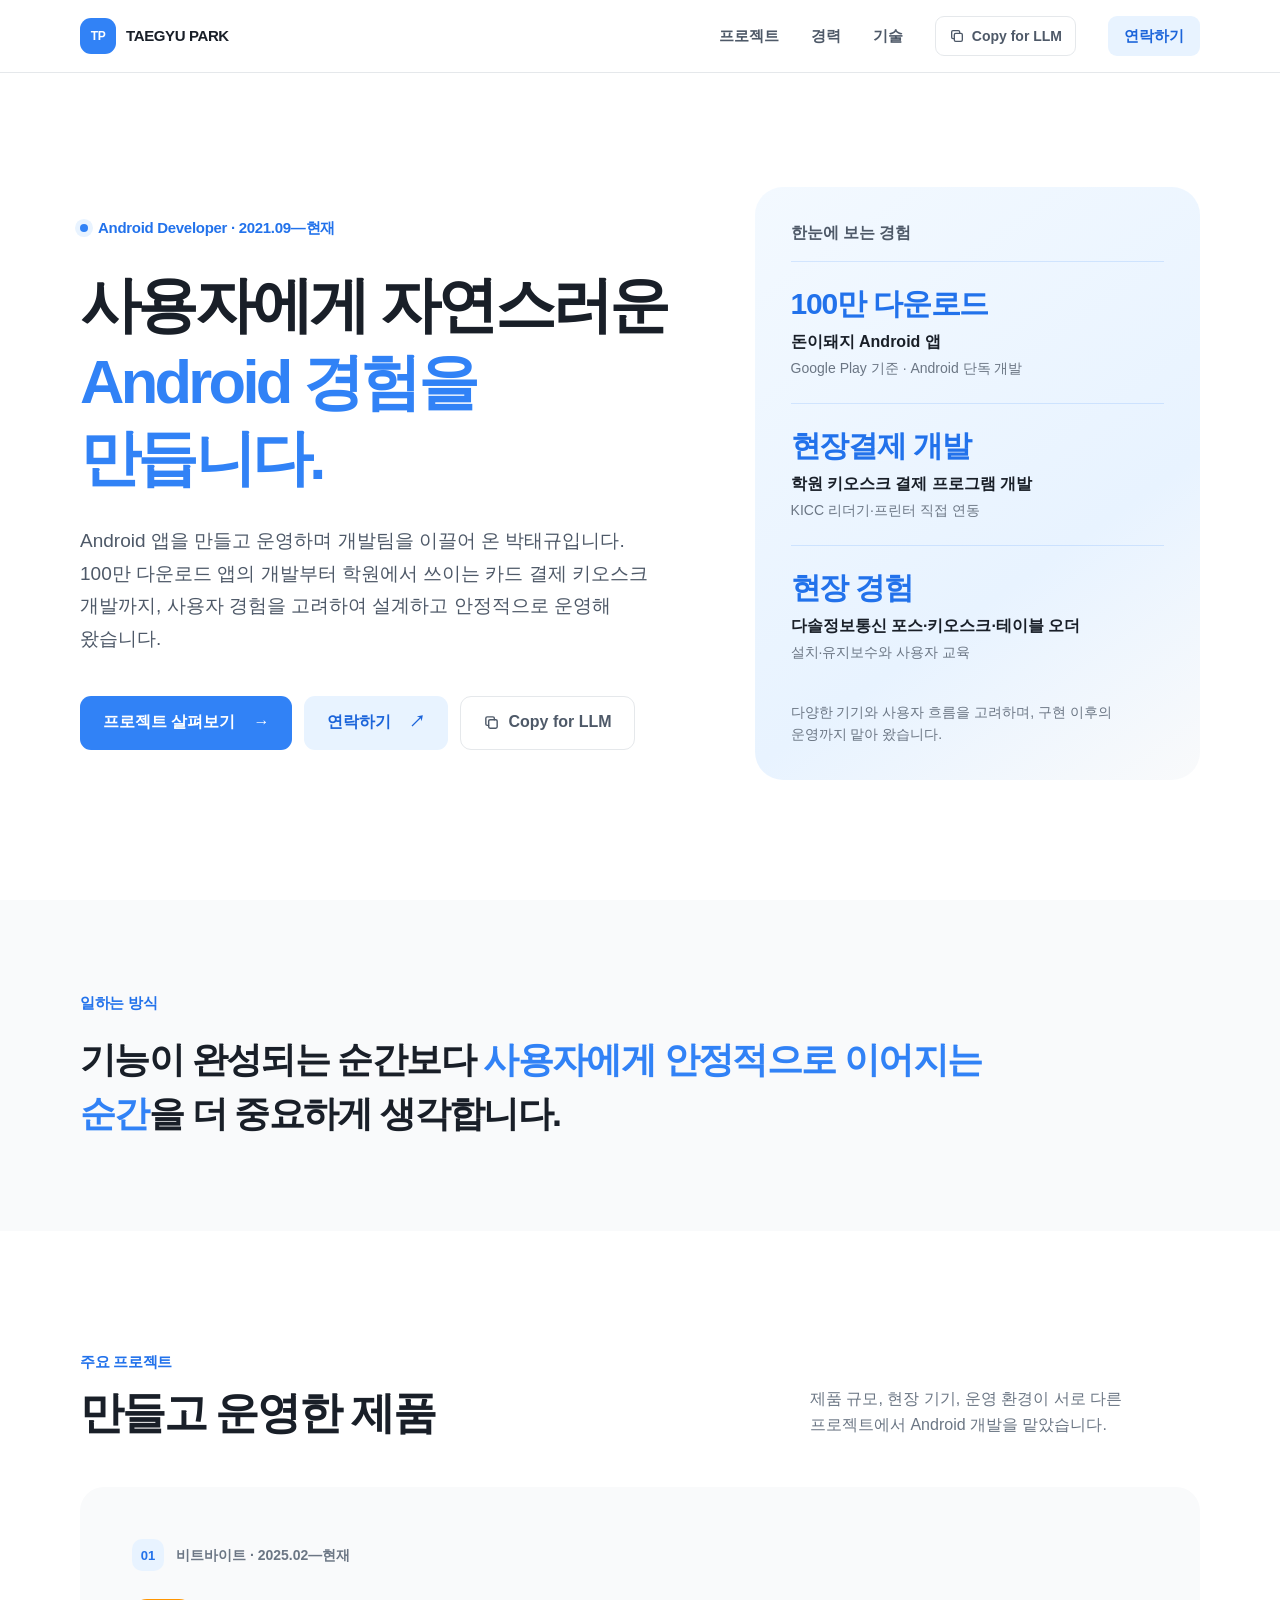
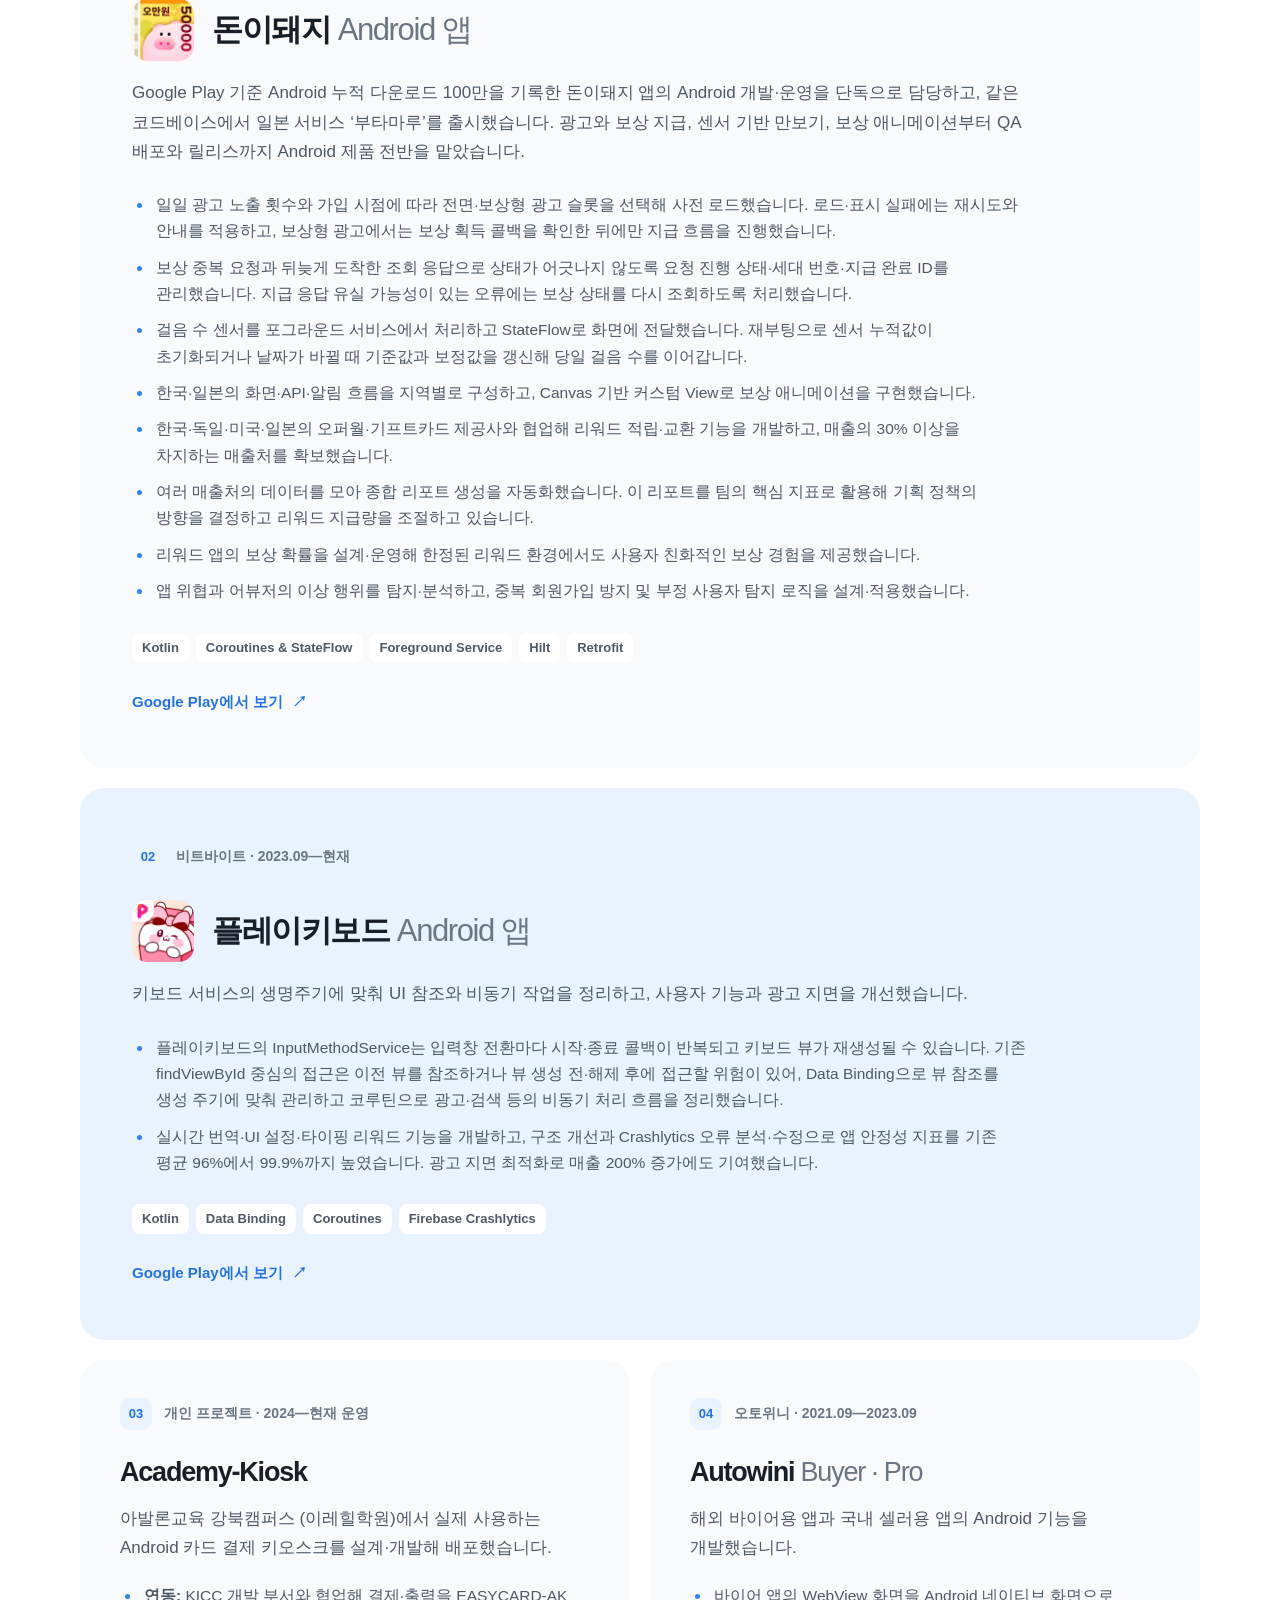
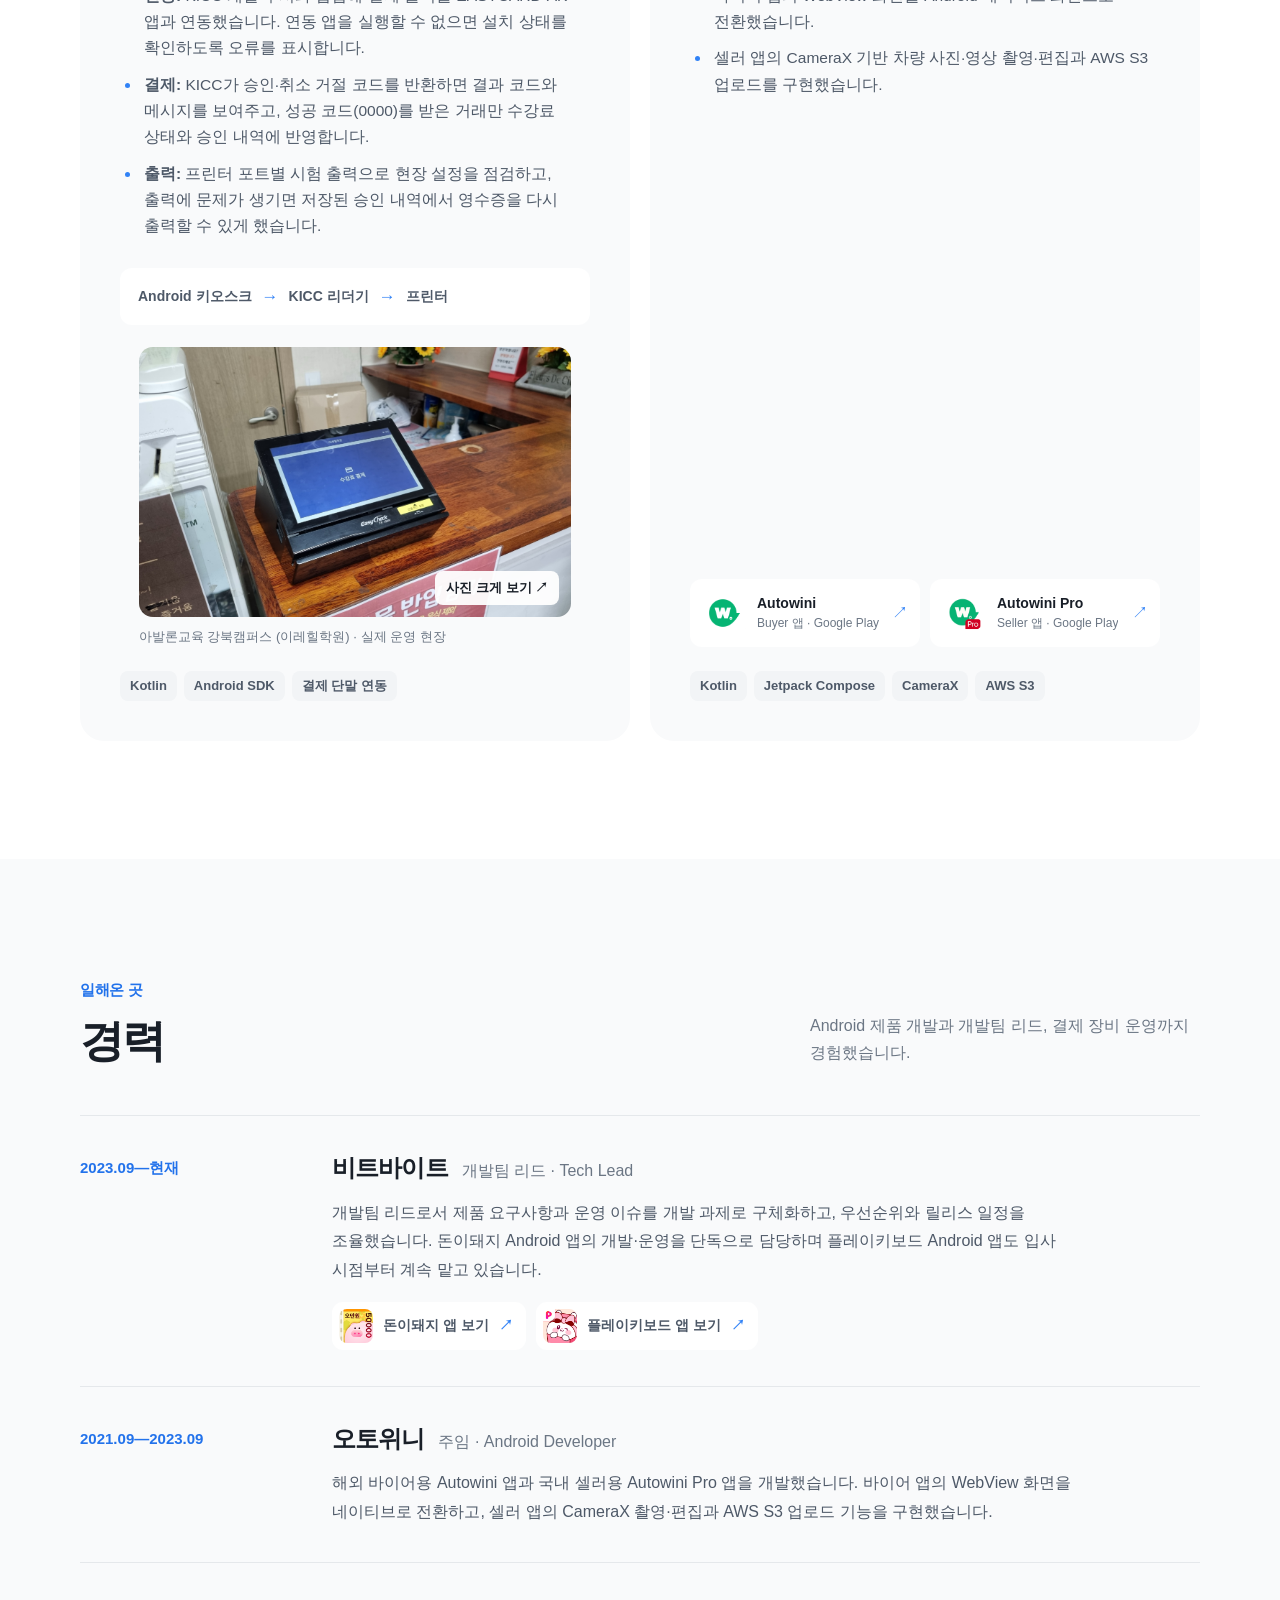
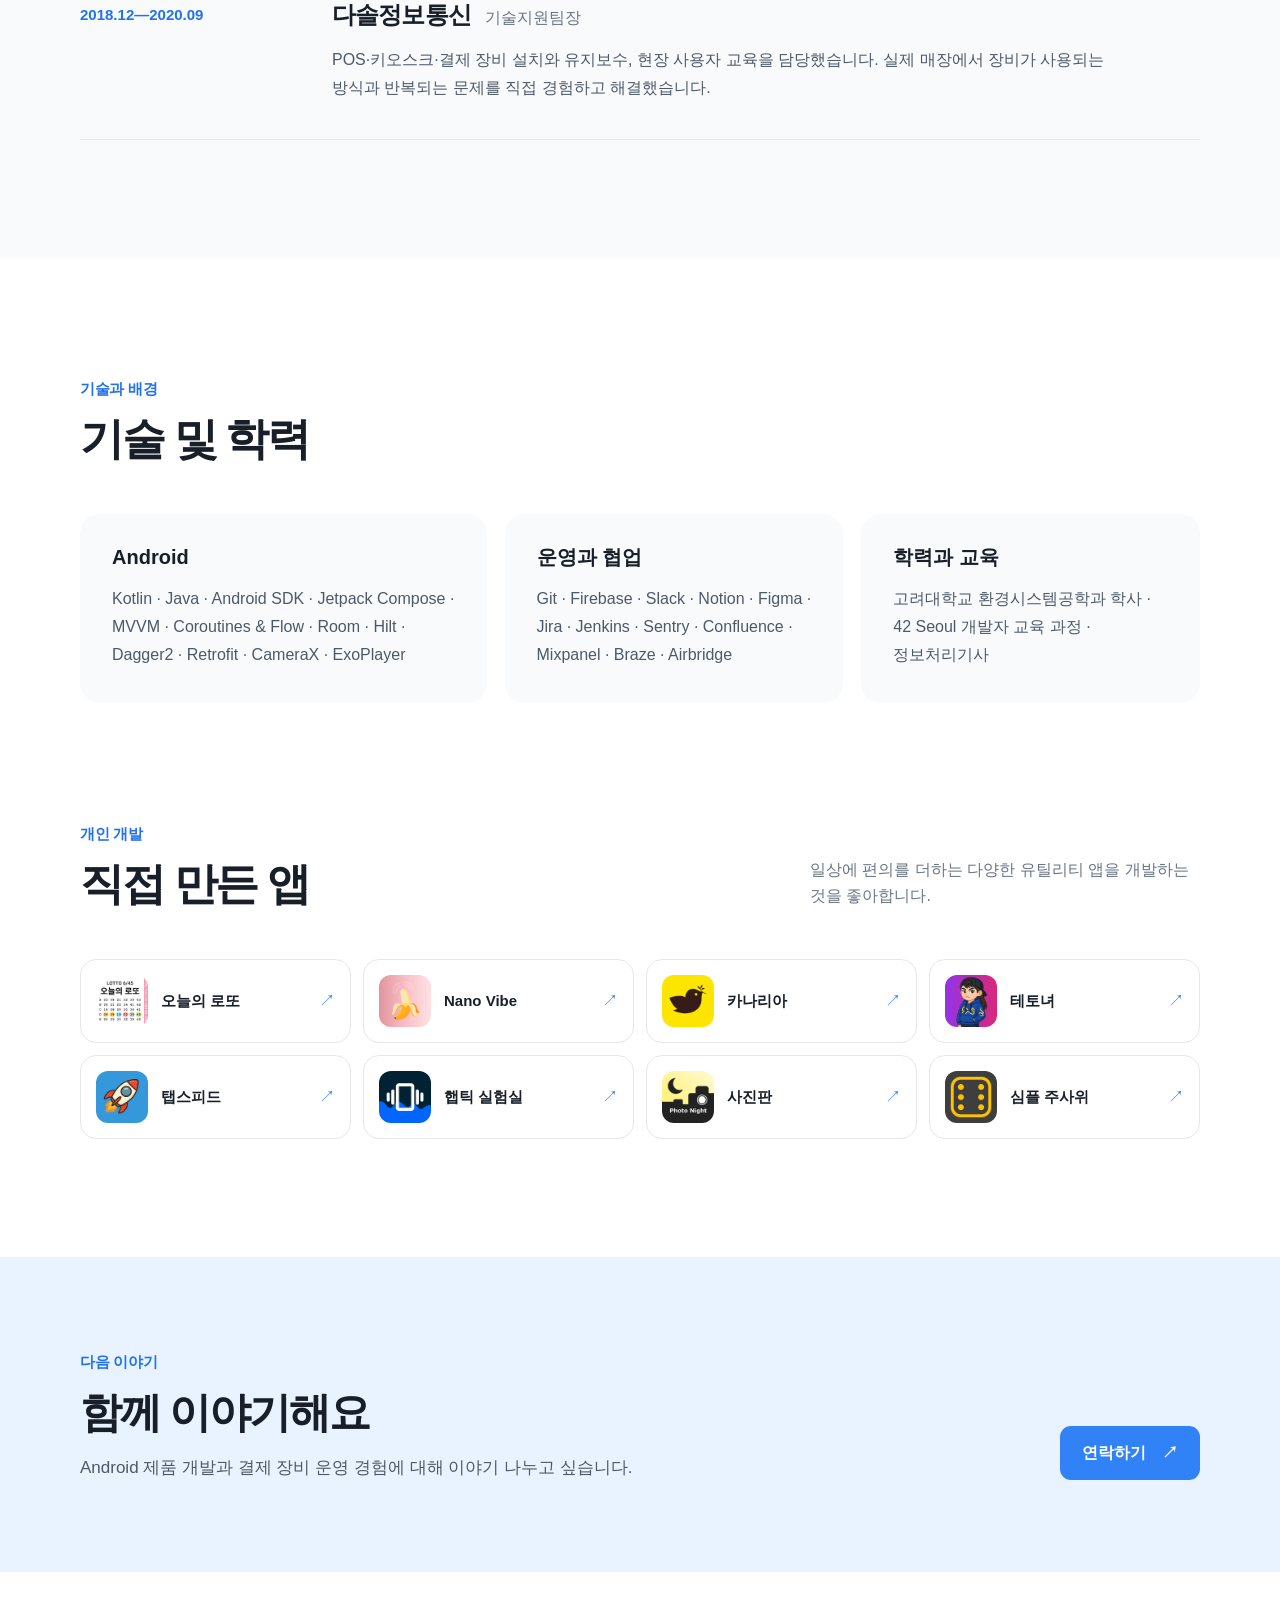
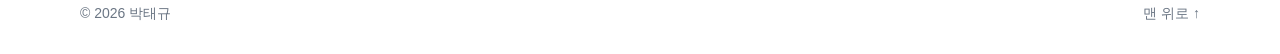
==== commit e764ef3b: "Add PlayKeyboard project and simplify Money Pig section" ====
--- a/resume/index.html
+++ b/resume/index.html
@@ -92,20 +92,25 @@
             <div class="tags" aria-label="사용 기술"><span>Kotlin</span><span>Coroutines &amp; StateFlow</span><span>Foreground Service</span><span>Hilt</span><span>Retrofit</span></div>
             <a class="inline-link" href="https://play.google.com/store/apps/details?id=kr.bitbyte.moneypig" target="_blank" rel="noopener noreferrer">Google Play에서 보기 <span aria-hidden="true">↗</span></a>
           </div>
-          <div class="project-visual visual-money" aria-label="돈이돼지 Android 개발·운영 범위">
-            <div class="visual-label">제품 개발·운영 범위</div>
-            <ul class="scope-list">
-              <li><small>광고·리워드</small><strong>사전 로드·실패 복구·보상 콜백</strong></li>
-              <li><small>보상 정합성</small><strong>중복 요청·응답 역전 대응</strong></li>
-              <li><small>만보기</small><strong>재부팅·일자 변경 시 걸음 수 보정</strong></li>
-              <li><small>사용자 경험</small><strong>Canvas 기반 보상 애니메이션</strong></li>
-            </ul>
+        </article>
+
+        <article class="project project-featured project-keyboard" aria-labelledby="keyboard-title">
+          <div class="project-main">
+            <div class="project-meta"><span class="project-number">02</span><span>비트바이트 · 2023.09—현재</span></div>
+            <div class="project-title-row"><img class="app-icon" src="./assets/playkeyboard.png" width="62" height="62" alt="플레이키보드 앱 아이콘" /><h3 id="keyboard-title">플레이키보드 <span>Android 앱</span></h3></div>
+            <p class="project-summary">키보드 서비스의 생명주기에 맞춰 UI 참조와 비동기 작업을 정리하고, 사용자 기능과 광고 지면을 개선했습니다.</p>
+            <ul class="project-points">
+              <li>플레이키보드의 InputMethodService는 입력창 전환마다 시작·종료 콜백이 반복되고 키보드 뷰가 재생성될 수 있습니다. 기존 findViewById 중심의 접근은 이전 뷰를 참조하거나 뷰 생성 전·해제 후에 접근할 위험이 있어, Data Binding으로 뷰 참조를 생성 주기에 맞춰 관리하고 코루틴으로 광고·검색 등의 비동기 처리 흐름을 정리했습니다.</li>
+              <li>실시간 번역·UI 설정·타이핑 리워드 기능을 개발하고, 구조 개선과 Crashlytics 오류 분석·수정으로 앱 안정성 지표를 기존 평균 96%에서 99.9%까지 높였습니다. 광고 지면 최적화로 매출 200% 증가에도 기여했습니다.</li>
+            </ul>
+            <div class="tags" aria-label="사용 기술"><span>Kotlin</span><span>Data Binding</span><span>Coroutines</span><span>Firebase Crashlytics</span></div>
+            <a class="inline-link" href="https://play.google.com/store/apps/details?id=kr.bitbyte.playkeyboard" target="_blank" rel="noopener noreferrer">Google Play에서 보기 <span aria-hidden="true">↗</span></a>
           </div>
         </article>
 
         <div class="project-grid">
           <article class="project project-compact" aria-labelledby="kiosk-title">
-            <div class="project-meta"><span class="project-number">02</span><span>개인 프로젝트 · 2024—현재 운영</span></div>
+            <div class="project-meta"><span class="project-number">03</span><span>개인 프로젝트 · 2024—현재 운영</span></div>
             <h3 id="kiosk-title">Academy-Kiosk</h3>
             <p class="project-summary">아발론교육 강북캠퍼스 (이레힐학원)에서 실제 사용하는 Android 카드 결제 키오스크를 설계·개발해 배포했습니다.</p>
             <ul class="project-points">
@@ -125,7 +130,7 @@
           </article>
 
           <article class="project project-compact" aria-labelledby="autowini-title">
-            <div class="project-meta"><span class="project-number">03</span><span>오토위니 · 2021.09—2023.09</span></div>
+            <div class="project-meta"><span class="project-number">04</span><span>오토위니 · 2021.09—2023.09</span></div>
             <h3 id="autowini-title">Autowini <span>Buyer · Pro</span></h3>
             <p class="project-summary">해외 바이어용 앱과 국내 셀러용 앱의 Android 기능을 개발했습니다.</p>
             <ul class="project-points">
@@ -150,10 +155,6 @@
               <div>
                 <h3>비트바이트 <span>개발팀 리드 · Tech Lead</span></h3>
                 <p>개발팀 리드로서 제품 요구사항과 운영 이슈를 개발 과제로 구체화하고, 우선순위와 릴리스 일정을 조율했습니다. 돈이돼지 Android 앱의 개발·운영을 단독으로 담당하며 플레이키보드 Android 앱도 입사 시점부터 계속 맡고 있습니다.</p>
-                <ul class="career-points">
-                  <li>플레이키보드의 InputMethodService는 입력창 전환마다 시작·종료 콜백이 반복되고 키보드 뷰가 재생성될 수 있습니다. 기존 findViewById 중심의 접근은 이전 뷰를 참조하거나 뷰 생성 전·해제 후에 접근할 위험이 있어, Data Binding으로 뷰 참조를 생성 주기에 맞춰 관리하고 코루틴으로 광고·검색 등의 비동기 처리 흐름을 정리했습니다.</li>
-                  <li>실시간 번역·UI 설정·타이핑 리워드 기능을 개발하고, 구조 개선과 Crashlytics 오류 분석·수정으로 앱 안정성 지표를 기존 평균 96%에서 99.9%까지 높였습니다. 광고 지면 최적화로 매출 200% 증가에도 기여했습니다.</li>
-                </ul>
                 <div class="career-apps">
                   <a class="career-app" href="https://play.google.com/store/apps/details?id=kr.bitbyte.moneypig" target="_blank" rel="noopener noreferrer"><img src="./assets/moneypig.png" width="34" height="34" alt="" loading="lazy" /><span>돈이돼지 앱 보기</span><span aria-hidden="true">↗</span></a>
                   <a class="career-app" href="https://play.google.com/store/apps/details?id=kr.bitbyte.playkeyboard" target="_blank" rel="noopener noreferrer"><img src="./assets/playkeyboard.png" width="34" height="34" alt="" loading="lazy" /><span>플레이키보드 앱 보기</span><span aria-hidden="true">↗</span></a>
--- a/resume/styles.css
+++ b/resume/styles.css
@@ -71,8 +71,9 @@
 .section-heading > p { max-width: 390px; margin: 0 0 3px; color: var(--grey-600); font-size: 16px; line-height: 1.65; }
 
 .project { overflow: hidden; border-radius: 24px; background: var(--grey-50); }
-.project-featured { display: grid; grid-template-columns: minmax(0, 1.12fr) minmax(350px, .88fr); }
-.project-main { padding: 52px 52px 54px; }
+.project-featured + .project-featured { margin-top: 20px; }
+.project-main { max-width: 1000px; padding: 52px 52px 54px; }
+.project-keyboard { background: var(--blue-50); }
 .project-meta { display: flex; align-items: center; gap: 12px; color: var(--grey-600); font-size: 14px; line-height: 1.5; font-weight: 600; }
 .project-number { flex: none; display: inline-grid; place-items: center; width: 32px; height: 32px; border-radius: 10px; background: var(--blue-50); color: var(--blue-600); font-size: 13px; font-weight: 700; }
 .project-title-row { display: flex; align-items: center; gap: 18px; margin: 28px 0 17px; }
@@ -89,13 +90,6 @@
 .project-featured .tags span { background: #fff; }
 .inline-link { display: inline-flex; align-items: center; gap: 9px; margin-top: 28px; color: var(--blue-600); font-size: 15px; font-weight: 700; }
 .inline-link:hover { color: var(--blue-700); text-decoration: underline; text-underline-offset: 4px; }
-.project-visual { position: relative; min-height: 640px; display: flex; flex-direction: column; align-items: center; justify-content: center; padding: 70px 34px 60px; background: var(--blue-50); }
-.visual-label { position: absolute; top: 36px; left: 36px; }
-.scope-list { width: min(350px, 100%); display: grid; gap: 12px; margin: 0; padding: 0; list-style: none; }
-.scope-list li { display: flex; flex-direction: column; gap: 4px; padding: 17px 20px; border: 1px solid var(--grey-200); border-radius: 16px; background: #fff; box-shadow: 0 6px 22px rgba(49,130,246,.06); }
-.scope-list small { color: var(--blue-600); font-size: 13px; line-height: 1.4; font-weight: 700; }
-.scope-list strong { color: var(--grey-900); font-size: 17px; line-height: 1.45; letter-spacing: -.03em; }
-
 .project-grid { display: grid; grid-template-columns: repeat(2, minmax(0, 1fr)); gap: 20px; margin-top: 20px; }
 .project-compact { display: flex; flex-direction: column; padding: 38px 40px 40px; }
 .project-compact h3 { margin: 25px 0 14px; font-size: 27px; }
@@ -187,7 +181,6 @@
 @media (max-width: 1040px) {
   .hero { grid-template-columns: minmax(0, 1fr) minmax(310px, .8fr); gap: 40px; }
   .hero h1 { font-size: 50px; }
-  .project-featured { grid-template-columns: minmax(0, 1fr) minmax(320px, .8fr); }
   .project-main { padding: 42px; }
   .app-showcase { grid-template-columns: 1fr; }
 }
@@ -211,9 +204,7 @@
   .section { padding-block: 84px; }
   .section-heading { display: block; margin-bottom: 32px; }
   .section-heading > p { margin-top: 16px; }
-  .project-featured { display: block; }
   .project-main { padding: 36px; }
-  .project-visual { min-height: 530px; }
   .project-grid { grid-template-columns: 1fr; }
   .app-showcase { grid-template-columns: repeat(2, minmax(0, 1fr)); }
   .timeline-row { grid-template-columns: 1fr; gap: 12px; }
@@ -256,8 +247,6 @@
   .app-icon { width: 52px; height: 52px; border-radius: 12px; }
   .project-summary { font-size: 16px; }
   .project-points { font-size: 15px; }
-  .project-visual { min-height: 500px; padding-inline: 24px; }
-  .visual-label { top: 28px; left: 28px; }
   .app-showcase { grid-template-columns: 1fr; }
   .timeline h3 span { display: block; margin: 4px 0 0; }
   .skill-group { padding: 28px; }
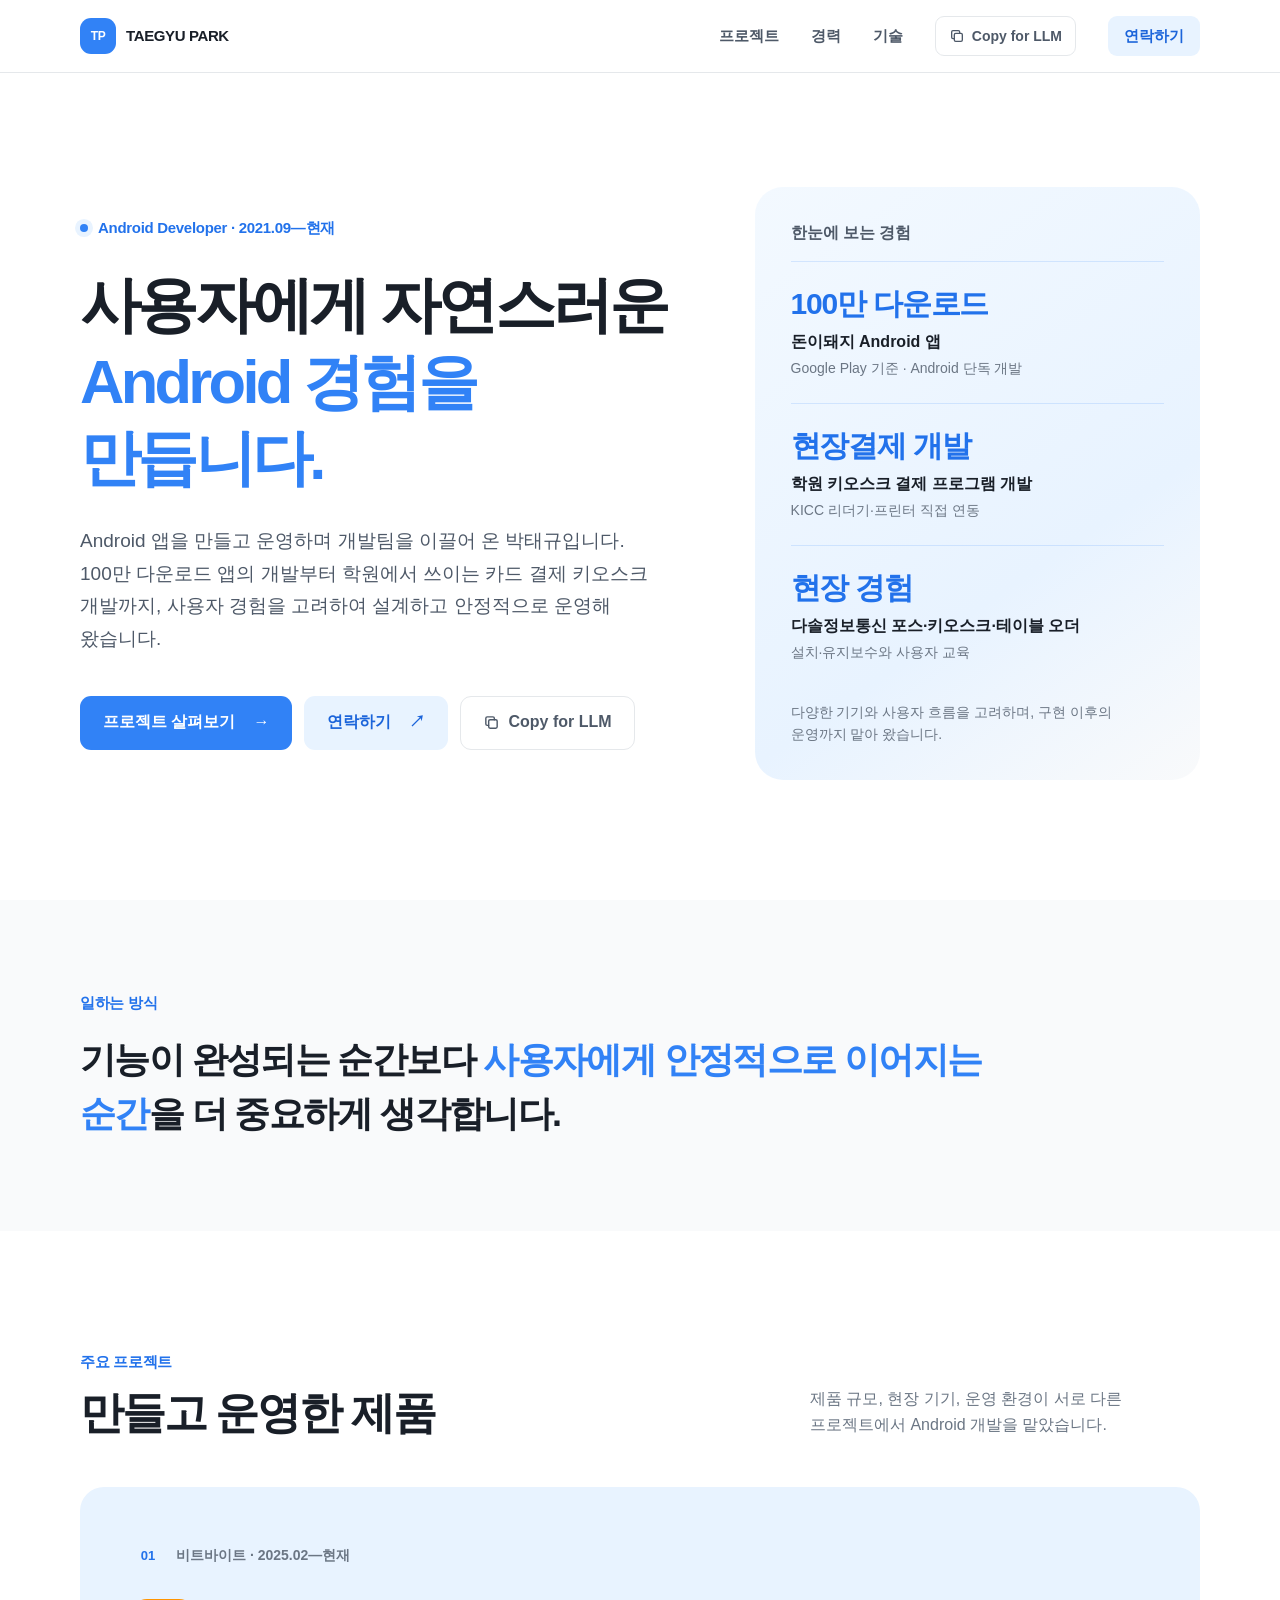
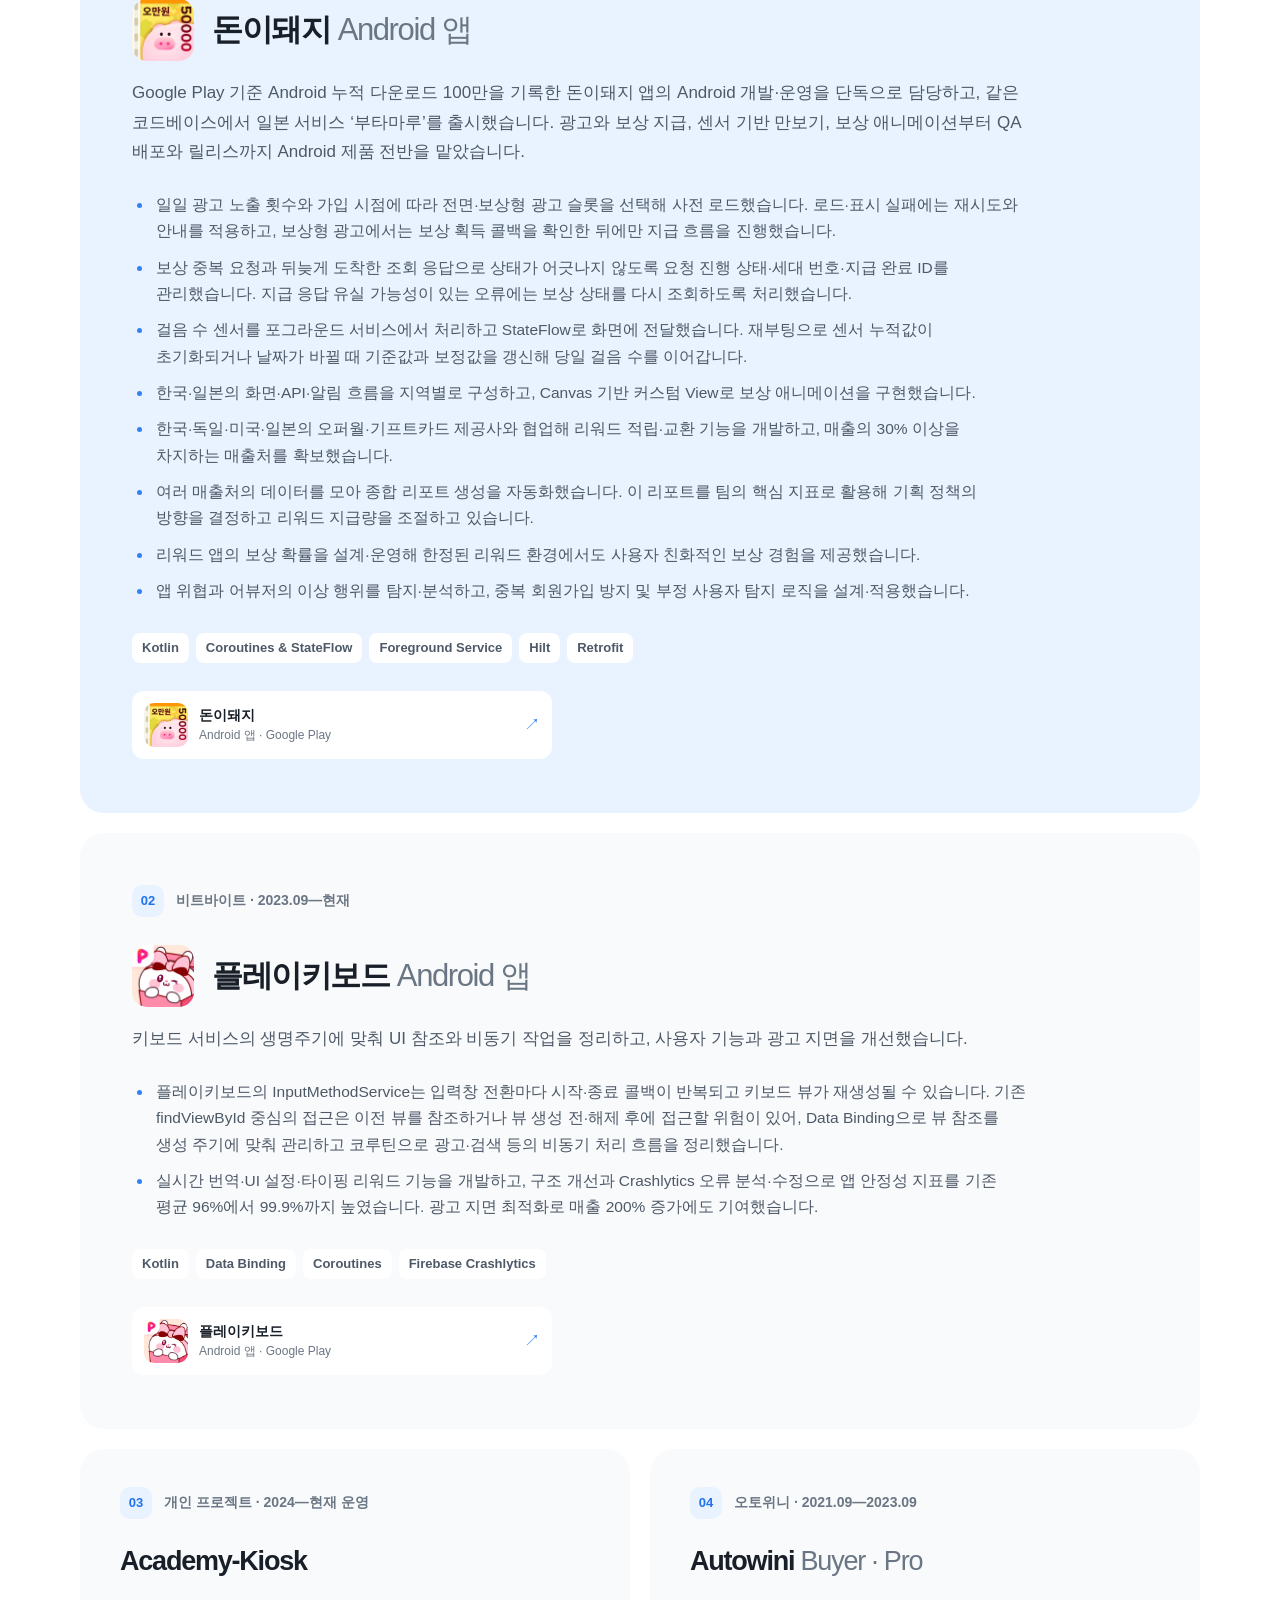
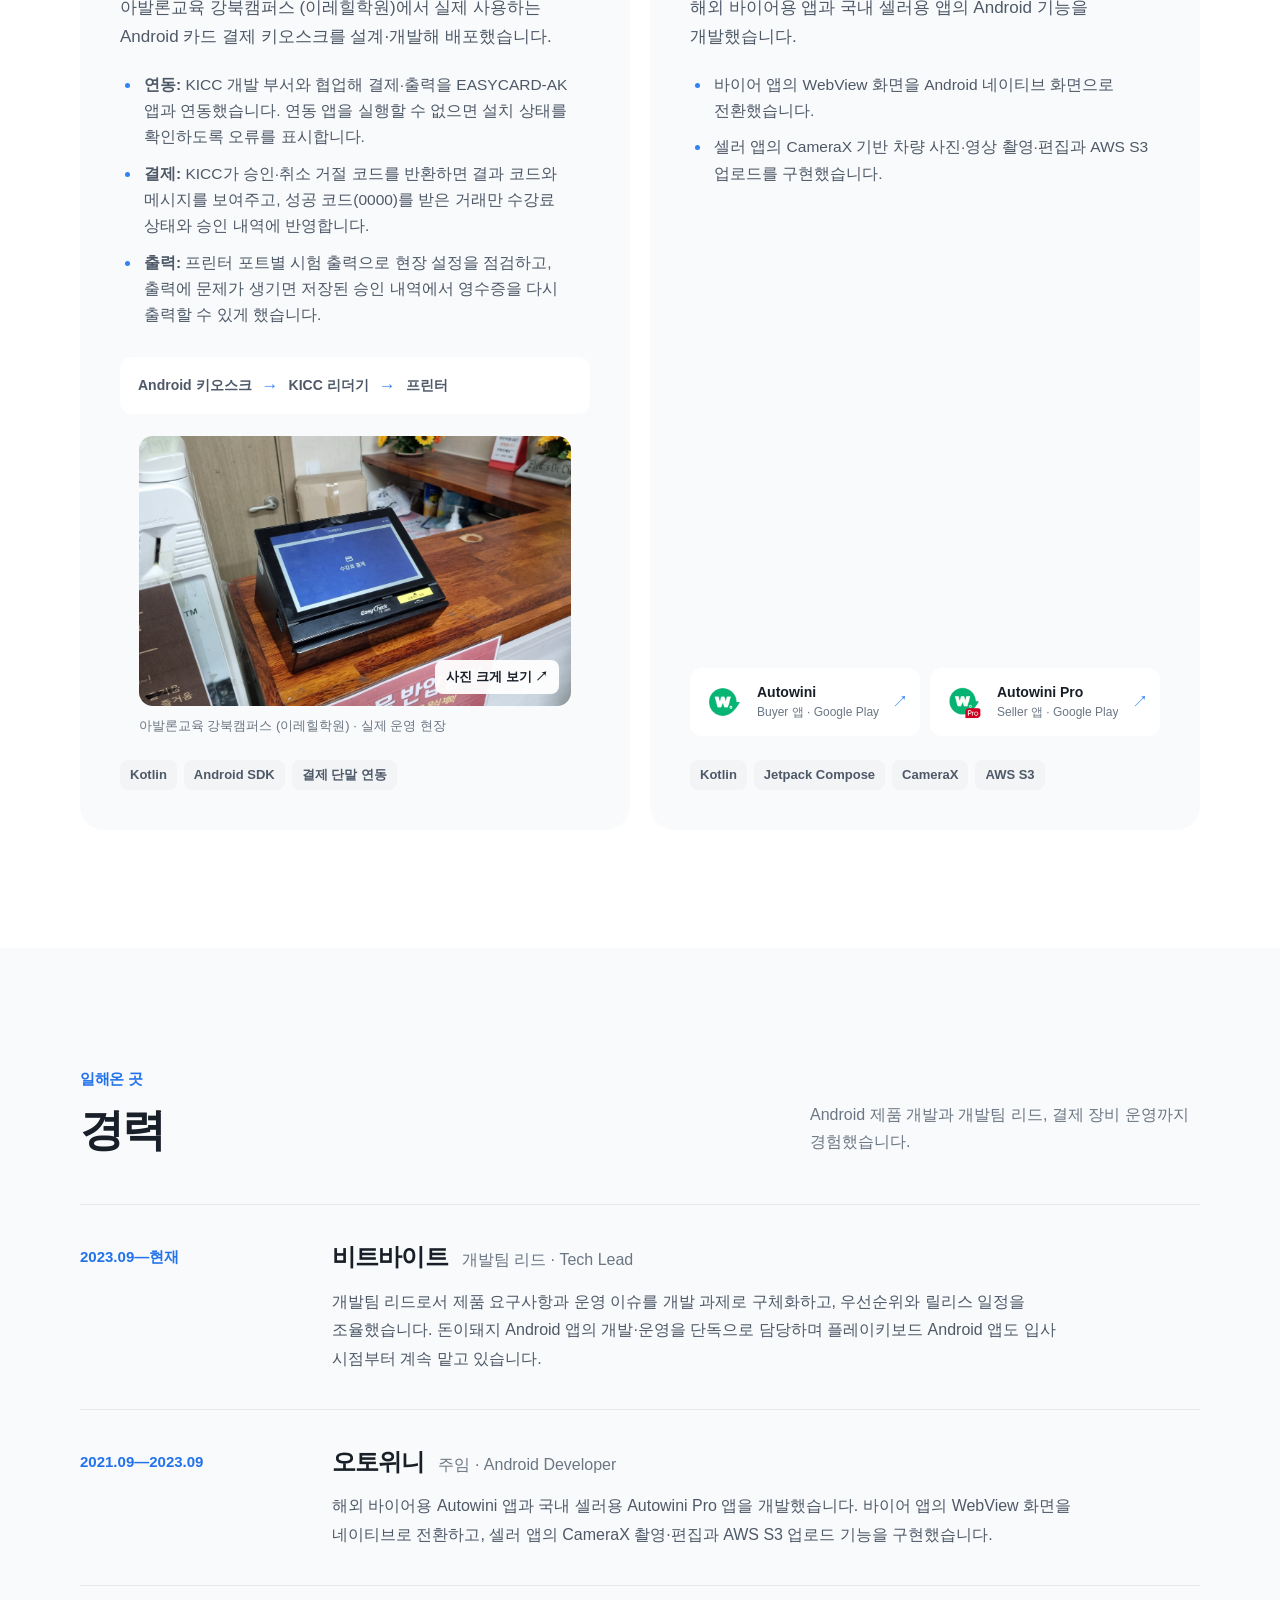
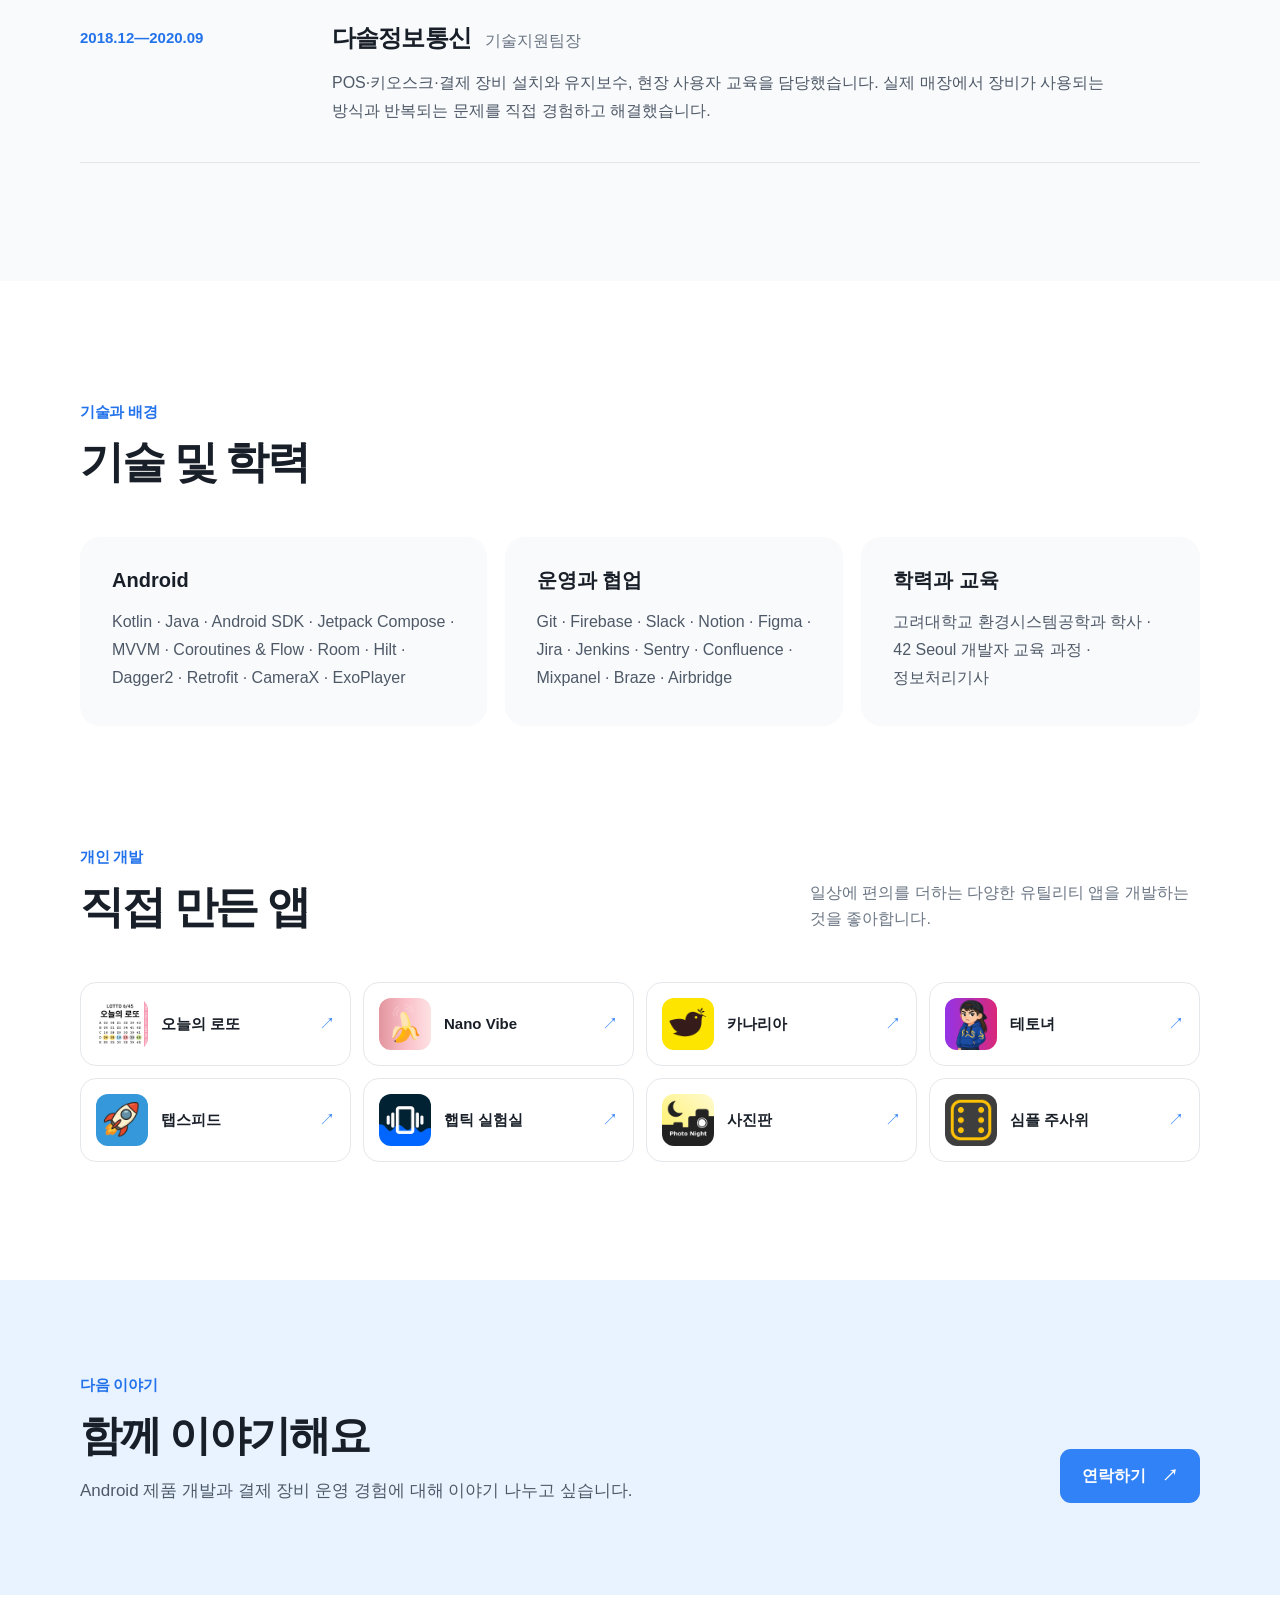
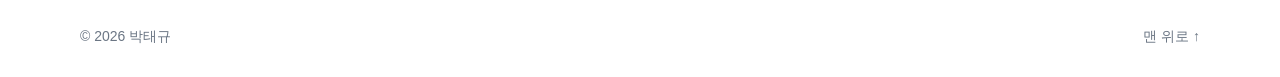
==== commit 96afce3f: "Highlight Money Pig and unify app store cards" ====
--- a/resume/index.html
+++ b/resume/index.html
@@ -11,7 +11,7 @@
     <meta property="og:url" content="https://tapark.github.io/resume/" />
     <title>박태규 | Android Developer</title>
     <link rel="icon" href="./favicon.svg" type="image/svg+xml" />
-    <link rel="stylesheet" href="./styles.css" />
+    <link rel="stylesheet" href="./styles.css?v=20261031-2" />
     <script src="./resume-copy.js" defer></script>
     <script src="./photo-viewer.js" defer></script>
     <script src="./contact-dialog.js" defer></script>
@@ -74,7 +74,7 @@
           <p>제품 규모, 현장 기기, 운영 환경이 서로 다른 프로젝트에서 Android 개발을 맡았습니다.</p>
         </div>
 
-        <article class="project project-featured" aria-labelledby="money-title">
+        <article class="project project-featured project-money" aria-labelledby="money-title">
           <div class="project-main">
             <div class="project-meta"><span class="project-number">01</span><span>비트바이트 · 2025.02—현재</span></div>
             <div class="project-title-row"><img class="app-icon" src="./assets/moneypig.png" width="62" height="62" alt="돈이돼지 앱 아이콘" /><h3 id="money-title">돈이돼지 <span>Android 앱</span></h3></div>
@@ -90,11 +90,13 @@
               <li>앱 위협과 어뷰저의 이상 행위를 탐지·분석하고, 중복 회원가입 방지 및 부정 사용자 탐지 로직을 설계·적용했습니다.</li>
             </ul>
             <div class="tags" aria-label="사용 기술"><span>Kotlin</span><span>Coroutines &amp; StateFlow</span><span>Foreground Service</span><span>Hilt</span><span>Retrofit</span></div>
-            <a class="inline-link" href="https://play.google.com/store/apps/details?id=kr.bitbyte.moneypig" target="_blank" rel="noopener noreferrer">Google Play에서 보기 <span aria-hidden="true">↗</span></a>
+            <div class="app-showcase project-store-link" aria-label="돈이돼지 앱 링크">
+              <a href="https://play.google.com/store/apps/details?id=kr.bitbyte.moneypig" target="_blank" rel="noopener noreferrer"><img src="./assets/moneypig.png" width="44" height="44" alt="" loading="lazy" /><span><strong>돈이돼지</strong><small>Android 앱 · Google Play</small></span><span aria-hidden="true">↗</span></a>
+            </div>
           </div>
         </article>
 
-        <article class="project project-featured project-keyboard" aria-labelledby="keyboard-title">
+        <article class="project project-featured" aria-labelledby="keyboard-title">
           <div class="project-main">
             <div class="project-meta"><span class="project-number">02</span><span>비트바이트 · 2023.09—현재</span></div>
             <div class="project-title-row"><img class="app-icon" src="./assets/playkeyboard.png" width="62" height="62" alt="플레이키보드 앱 아이콘" /><h3 id="keyboard-title">플레이키보드 <span>Android 앱</span></h3></div>
@@ -104,7 +106,9 @@
               <li>실시간 번역·UI 설정·타이핑 리워드 기능을 개발하고, 구조 개선과 Crashlytics 오류 분석·수정으로 앱 안정성 지표를 기존 평균 96%에서 99.9%까지 높였습니다. 광고 지면 최적화로 매출 200% 증가에도 기여했습니다.</li>
             </ul>
             <div class="tags" aria-label="사용 기술"><span>Kotlin</span><span>Data Binding</span><span>Coroutines</span><span>Firebase Crashlytics</span></div>
-            <a class="inline-link" href="https://play.google.com/store/apps/details?id=kr.bitbyte.playkeyboard" target="_blank" rel="noopener noreferrer">Google Play에서 보기 <span aria-hidden="true">↗</span></a>
+            <div class="app-showcase project-store-link" aria-label="플레이키보드 앱 링크">
+              <a href="https://play.google.com/store/apps/details?id=kr.bitbyte.playkeyboard" target="_blank" rel="noopener noreferrer"><img src="./assets/playkeyboard.png" width="44" height="44" alt="" loading="lazy" /><span><strong>플레이키보드</strong><small>Android 앱 · Google Play</small></span><span aria-hidden="true">↗</span></a>
+            </div>
           </div>
         </article>
 
@@ -155,10 +159,6 @@
               <div>
                 <h3>비트바이트 <span>개발팀 리드 · Tech Lead</span></h3>
                 <p>개발팀 리드로서 제품 요구사항과 운영 이슈를 개발 과제로 구체화하고, 우선순위와 릴리스 일정을 조율했습니다. 돈이돼지 Android 앱의 개발·운영을 단독으로 담당하며 플레이키보드 Android 앱도 입사 시점부터 계속 맡고 있습니다.</p>
-                <div class="career-apps">
-                  <a class="career-app" href="https://play.google.com/store/apps/details?id=kr.bitbyte.moneypig" target="_blank" rel="noopener noreferrer"><img src="./assets/moneypig.png" width="34" height="34" alt="" loading="lazy" /><span>돈이돼지 앱 보기</span><span aria-hidden="true">↗</span></a>
-                  <a class="career-app" href="https://play.google.com/store/apps/details?id=kr.bitbyte.playkeyboard" target="_blank" rel="noopener noreferrer"><img src="./assets/playkeyboard.png" width="34" height="34" alt="" loading="lazy" /><span>플레이키보드 앱 보기</span><span aria-hidden="true">↗</span></a>
-                </div>
               </div>
             </article>
             <article class="timeline-row"><div class="timeline-date">2021.09—2023.09</div><div><h3>오토위니 <span>주임 · Android Developer</span></h3><p>해외 바이어용 Autowini 앱과 국내 셀러용 Autowini Pro 앱을 개발했습니다. 바이어 앱의 WebView 화면을 네이티브로 전환하고, 셀러 앱의 CameraX 촬영·편집과 AWS S3 업로드 기능을 구현했습니다.</p></div></article>
--- a/resume/styles.css
+++ b/resume/styles.css
@@ -73,7 +73,7 @@
 .project { overflow: hidden; border-radius: 24px; background: var(--grey-50); }
 .project-featured + .project-featured { margin-top: 20px; }
 .project-main { max-width: 1000px; padding: 52px 52px 54px; }
-.project-keyboard { background: var(--blue-50); }
+.project-money { background: var(--blue-50); }
 .project-meta { display: flex; align-items: center; gap: 12px; color: var(--grey-600); font-size: 14px; line-height: 1.5; font-weight: 600; }
 .project-number { flex: none; display: inline-grid; place-items: center; width: 32px; height: 32px; border-radius: 10px; background: var(--blue-50); color: var(--blue-600); font-size: 13px; font-weight: 700; }
 .project-title-row { display: flex; align-items: center; gap: 18px; margin: 28px 0 17px; }
@@ -88,8 +88,6 @@
 .tags { display: flex; flex-wrap: wrap; gap: 7px; margin-top: 24px; }
 .tags span { display: inline-block; padding: 7px 10px; border-radius: 8px; background: var(--grey-100); color: var(--grey-700); font-size: 13px; line-height: 1.25; font-weight: 600; }
 .project-featured .tags span { background: #fff; }
-.inline-link { display: inline-flex; align-items: center; gap: 9px; margin-top: 28px; color: var(--blue-600); font-size: 15px; font-weight: 700; }
-.inline-link:hover { color: var(--blue-700); text-decoration: underline; text-underline-offset: 4px; }
 .project-grid { display: grid; grid-template-columns: repeat(2, minmax(0, 1fr)); gap: 20px; margin-top: 20px; }
 .project-compact { display: flex; flex-direction: column; padding: 38px 40px 40px; }
 .project-compact h3 { margin: 25px 0 14px; font-size: 27px; }
@@ -111,6 +109,7 @@
 .photo-dialog-close span { margin-left: 5px; font-size: 19px; line-height: 0; }
 .photo-dialog > img { display: block; width: 100%; height: auto; max-height: calc(100dvh - 112px); object-fit: contain; border-radius: 10px; background: var(--grey-100); }
 .app-showcase { display: grid; grid-template-columns: repeat(2, minmax(0, 1fr)); gap: 10px; }
+.app-showcase.project-store-link { grid-template-columns: minmax(0, 1fr); max-width: 420px; margin-top: 28px; }
 .app-showcase a { display: flex; align-items: center; min-width: 0; gap: 11px; padding: 12px; border-radius: 12px; background: #fff; transition: background-color .16s ease; }
 .app-showcase a:hover { background: var(--blue-50); }
 .app-showcase img { flex: none; width: 44px; height: 44px; display: block; border-radius: 10px; }
@@ -129,11 +128,6 @@
 .career-points { max-width: 790px; margin: 22px 0 4px; padding-left: 21px; color: var(--grey-700); font-size: 16px; line-height: 1.72; }
 .career-points li { padding-left: 3px; margin-bottom: 10px; }
 .career-points li::marker { color: var(--blue-500); }
-.career-apps { display: flex; flex-wrap: wrap; gap: 10px; margin-top: 18px; }
-.career-app { display: inline-flex; align-items: center; gap: 10px; padding: 7px 13px 7px 7px; border-radius: 11px; background: #fff; color: var(--grey-700); font-size: 14px; font-weight: 600; }
-.career-app:hover { color: var(--blue-600); background: var(--blue-50); }
-.career-app img { width: 34px; height: 34px; display: block; border-radius: 8px; }
-.career-app span:last-child { color: var(--blue-500); }
 
 .skills-grid { display: grid; grid-template-columns: 1.2fr 1fr 1fr; gap: 18px; }
 .skill-group { padding: 30px 32px 34px; border-radius: 20px; background: var(--grey-50); }
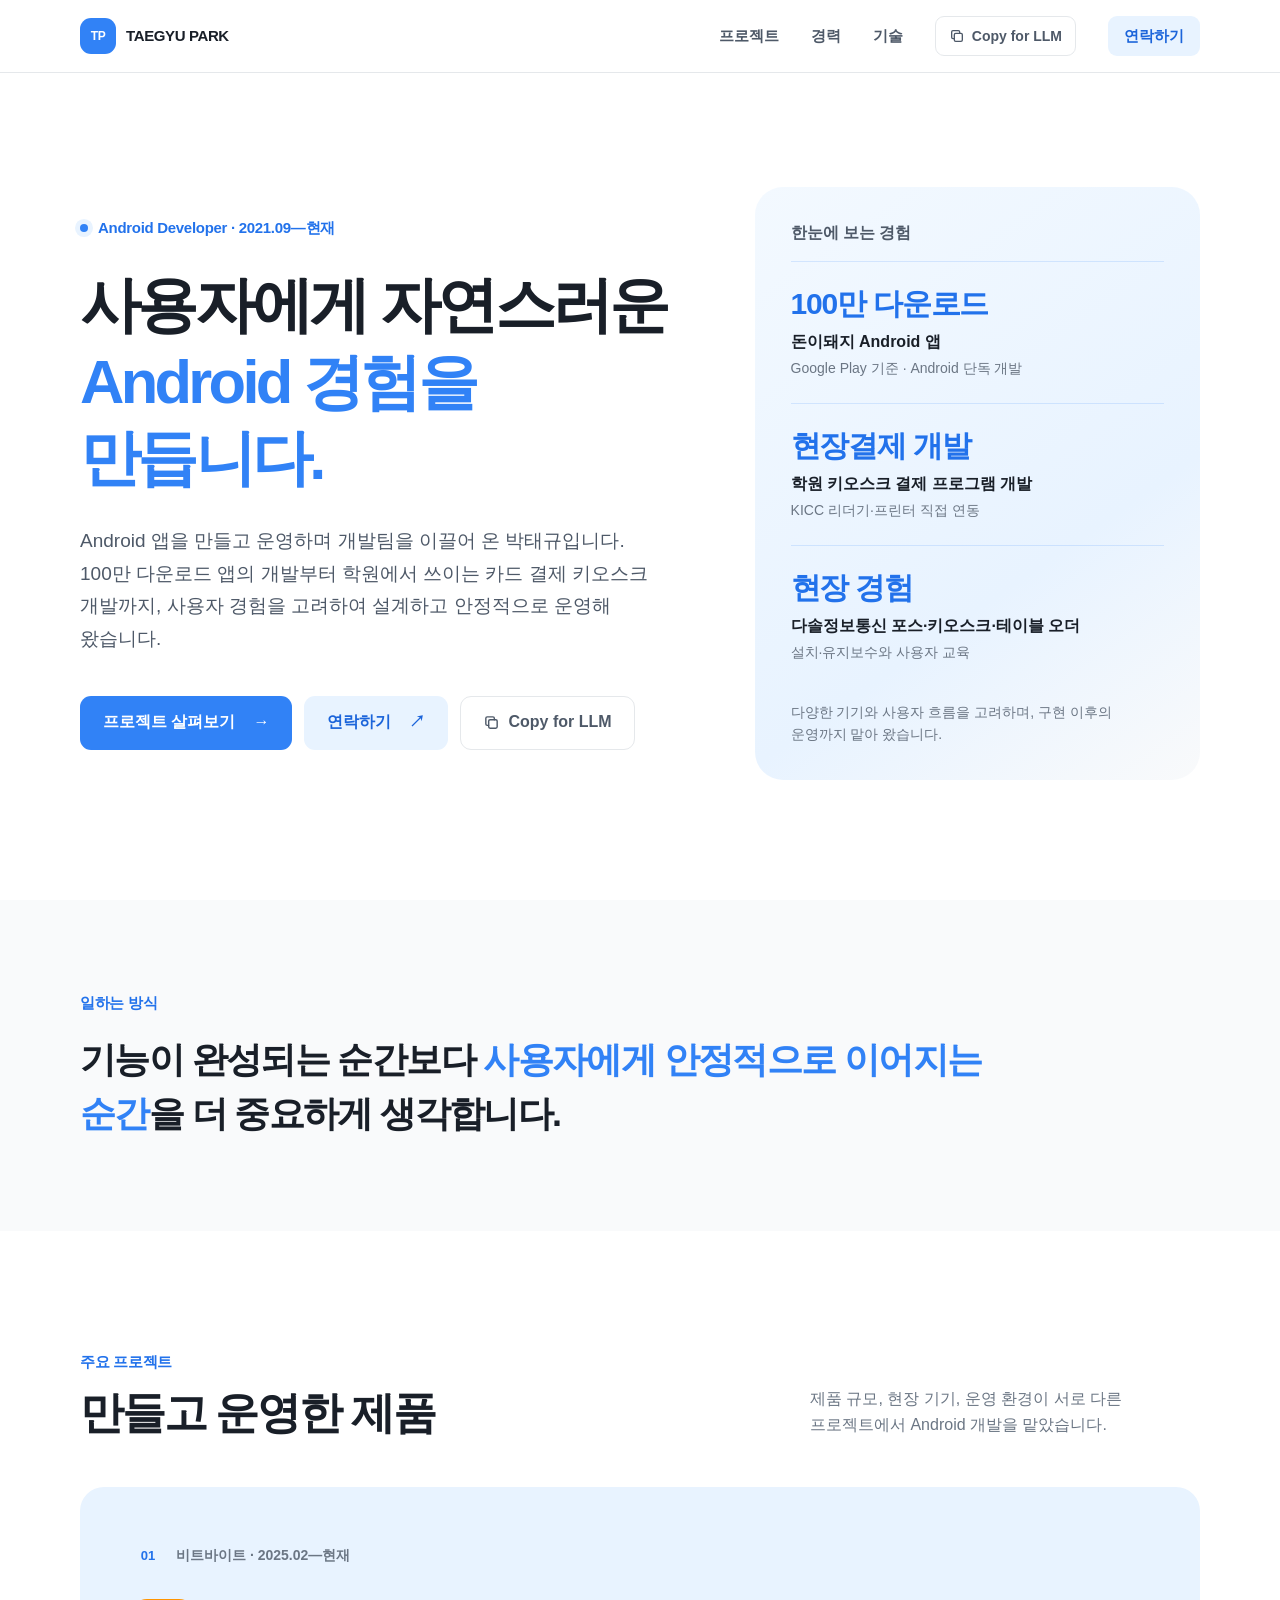
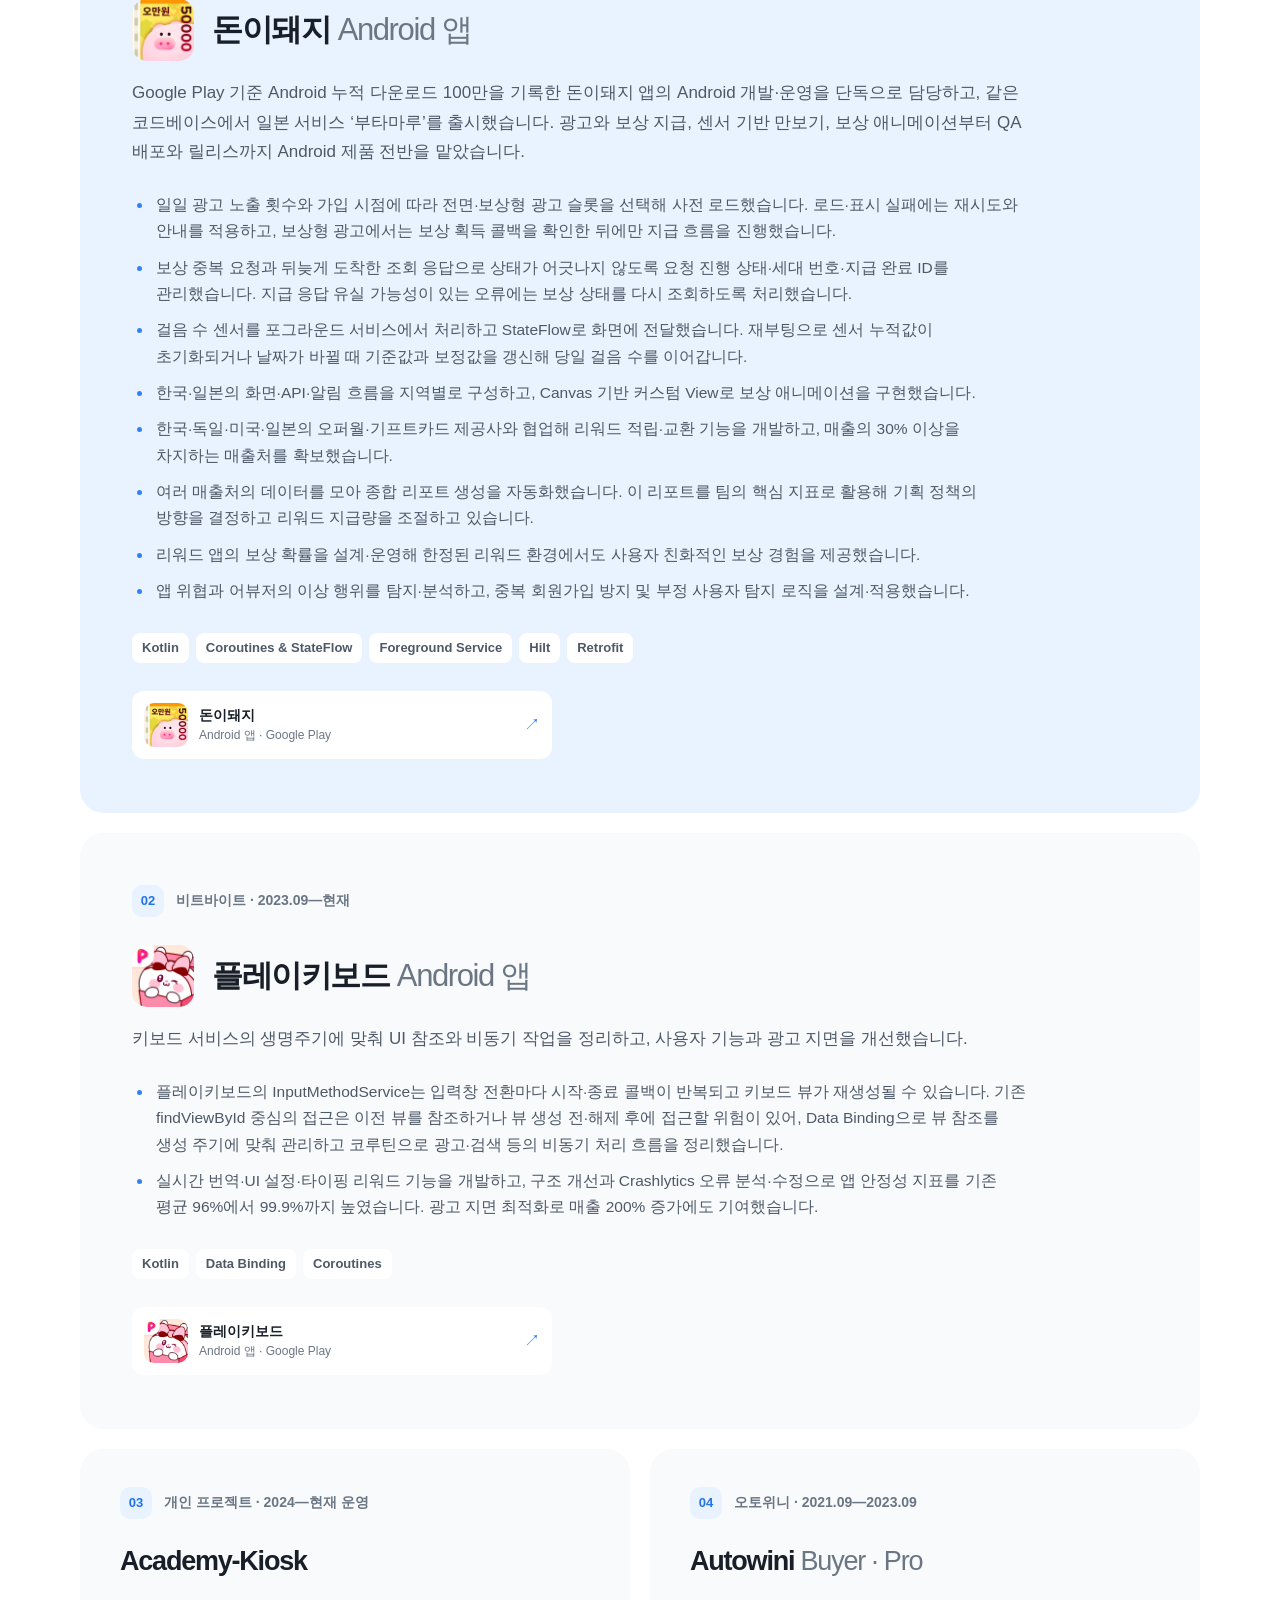
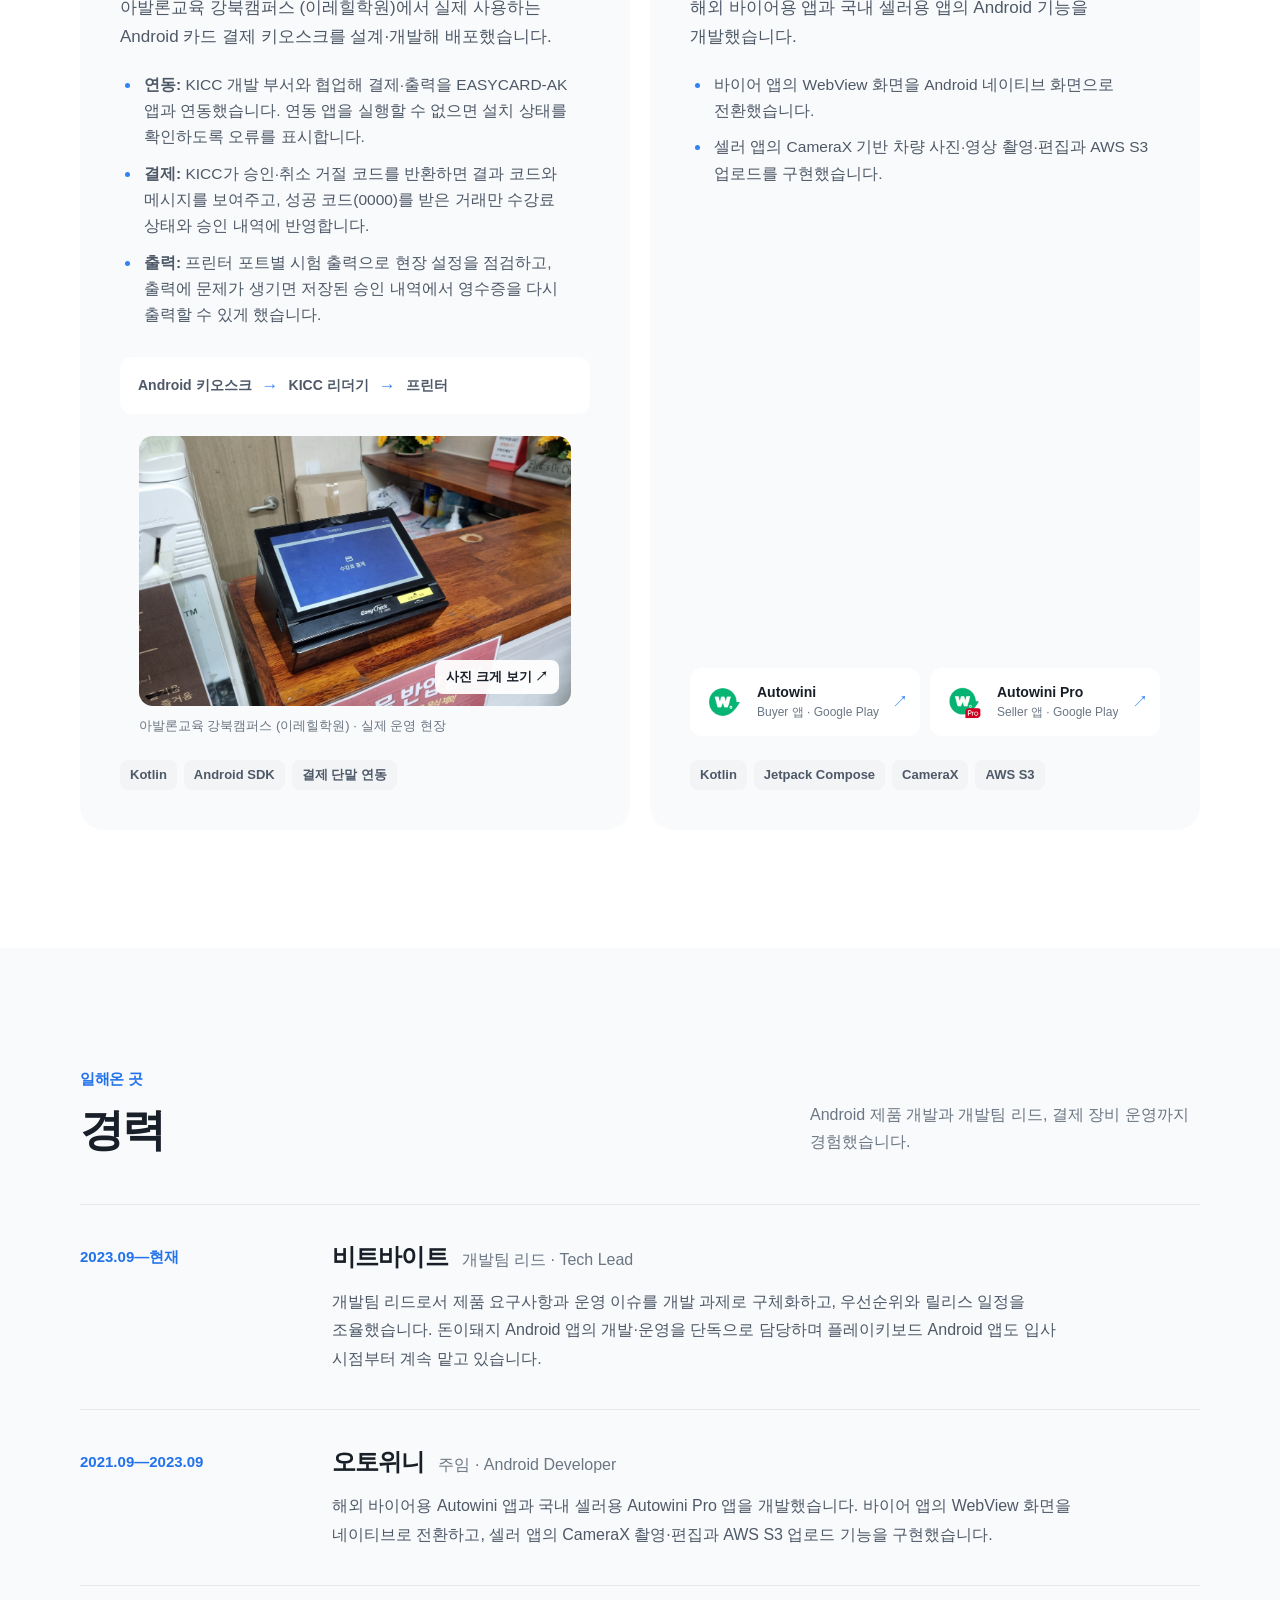
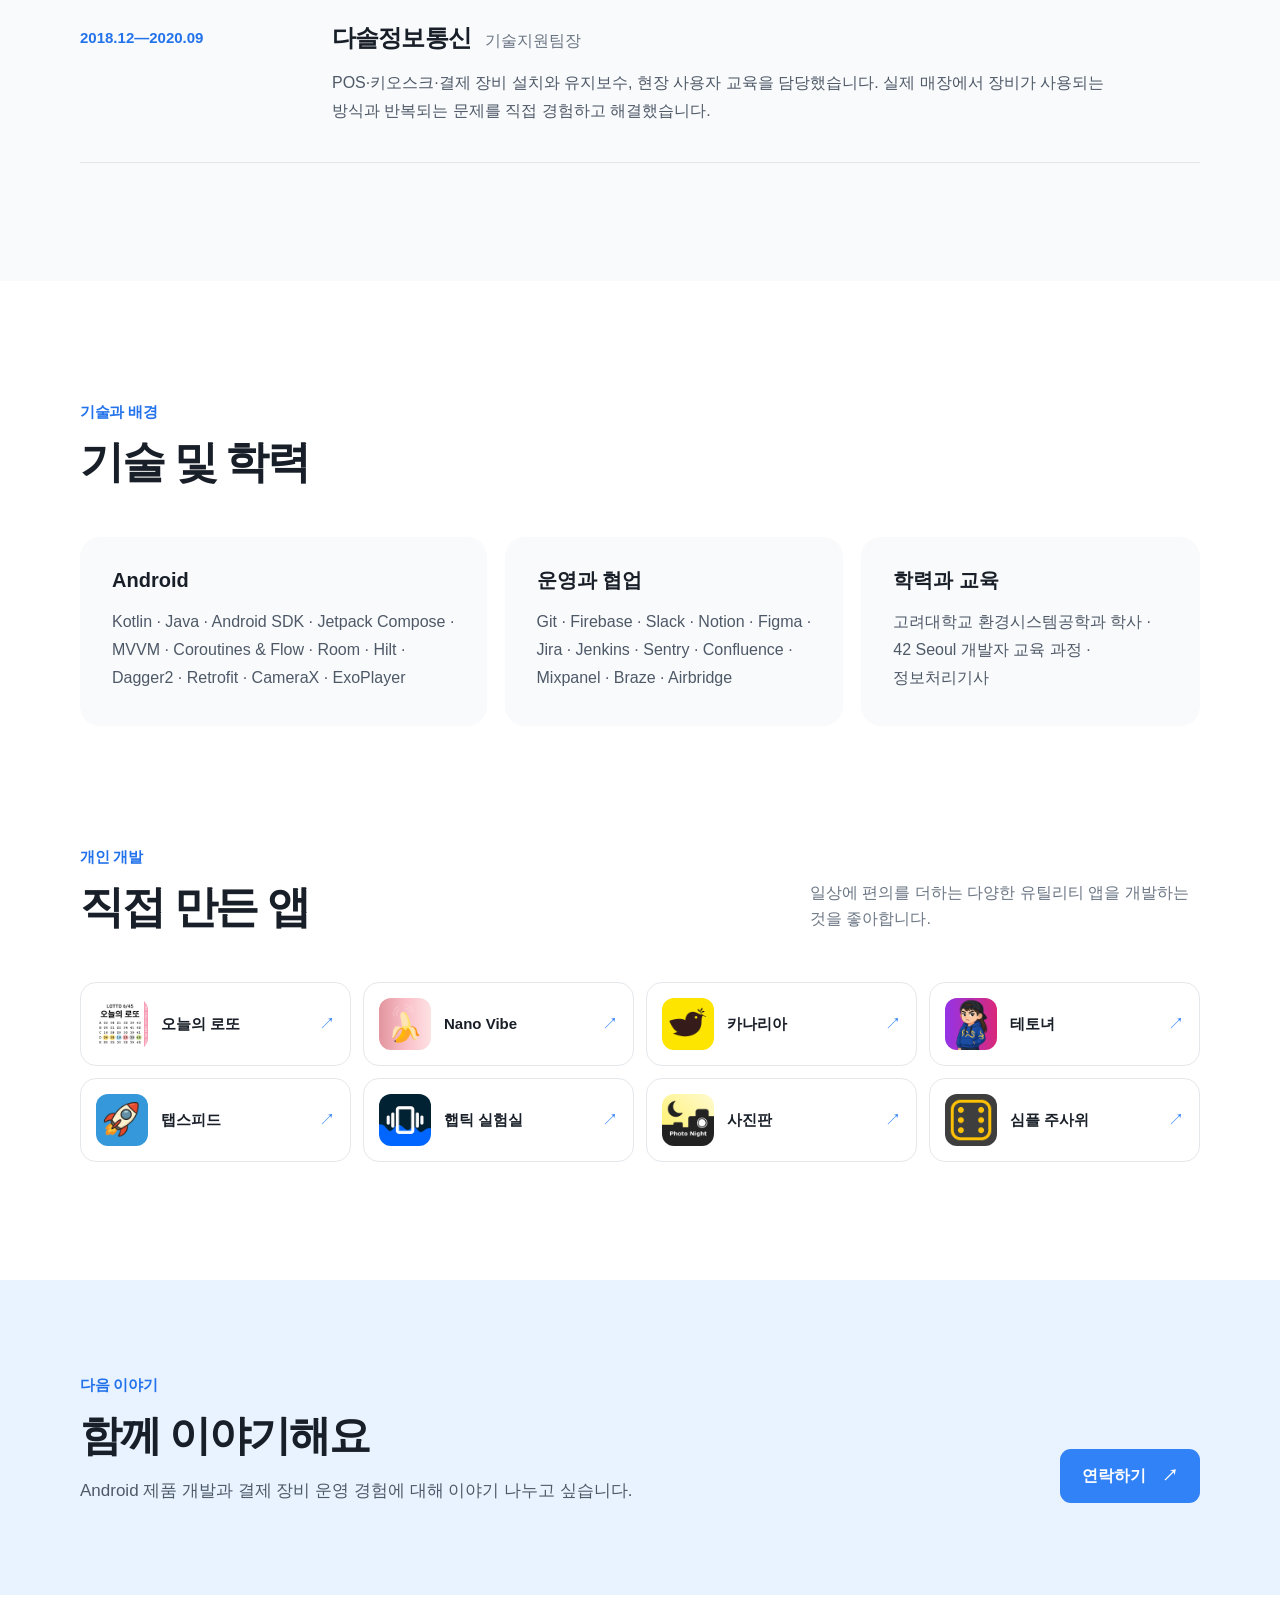
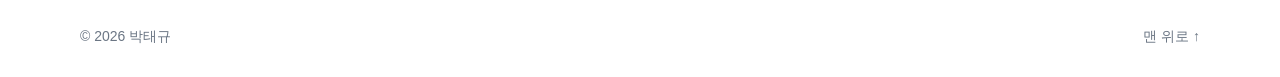
==== commit 0a8e6c55: "Remove Crashlytics from PlayKeyboard tech tags" ====
--- a/resume/index.html
+++ b/resume/index.html
@@ -105,7 +105,7 @@
               <li>플레이키보드의 InputMethodService는 입력창 전환마다 시작·종료 콜백이 반복되고 키보드 뷰가 재생성될 수 있습니다. 기존 findViewById 중심의 접근은 이전 뷰를 참조하거나 뷰 생성 전·해제 후에 접근할 위험이 있어, Data Binding으로 뷰 참조를 생성 주기에 맞춰 관리하고 코루틴으로 광고·검색 등의 비동기 처리 흐름을 정리했습니다.</li>
               <li>실시간 번역·UI 설정·타이핑 리워드 기능을 개발하고, 구조 개선과 Crashlytics 오류 분석·수정으로 앱 안정성 지표를 기존 평균 96%에서 99.9%까지 높였습니다. 광고 지면 최적화로 매출 200% 증가에도 기여했습니다.</li>
             </ul>
-            <div class="tags" aria-label="사용 기술"><span>Kotlin</span><span>Data Binding</span><span>Coroutines</span><span>Firebase Crashlytics</span></div>
+            <div class="tags" aria-label="사용 기술"><span>Kotlin</span><span>Data Binding</span><span>Coroutines</span></div>
             <div class="app-showcase project-store-link" aria-label="플레이키보드 앱 링크">
               <a href="https://play.google.com/store/apps/details?id=kr.bitbyte.playkeyboard" target="_blank" rel="noopener noreferrer"><img src="./assets/playkeyboard.png" width="44" height="44" alt="" loading="lazy" /><span><strong>플레이키보드</strong><small>Android 앱 · Google Play</small></span><span aria-hidden="true">↗</span></a>
             </div>
